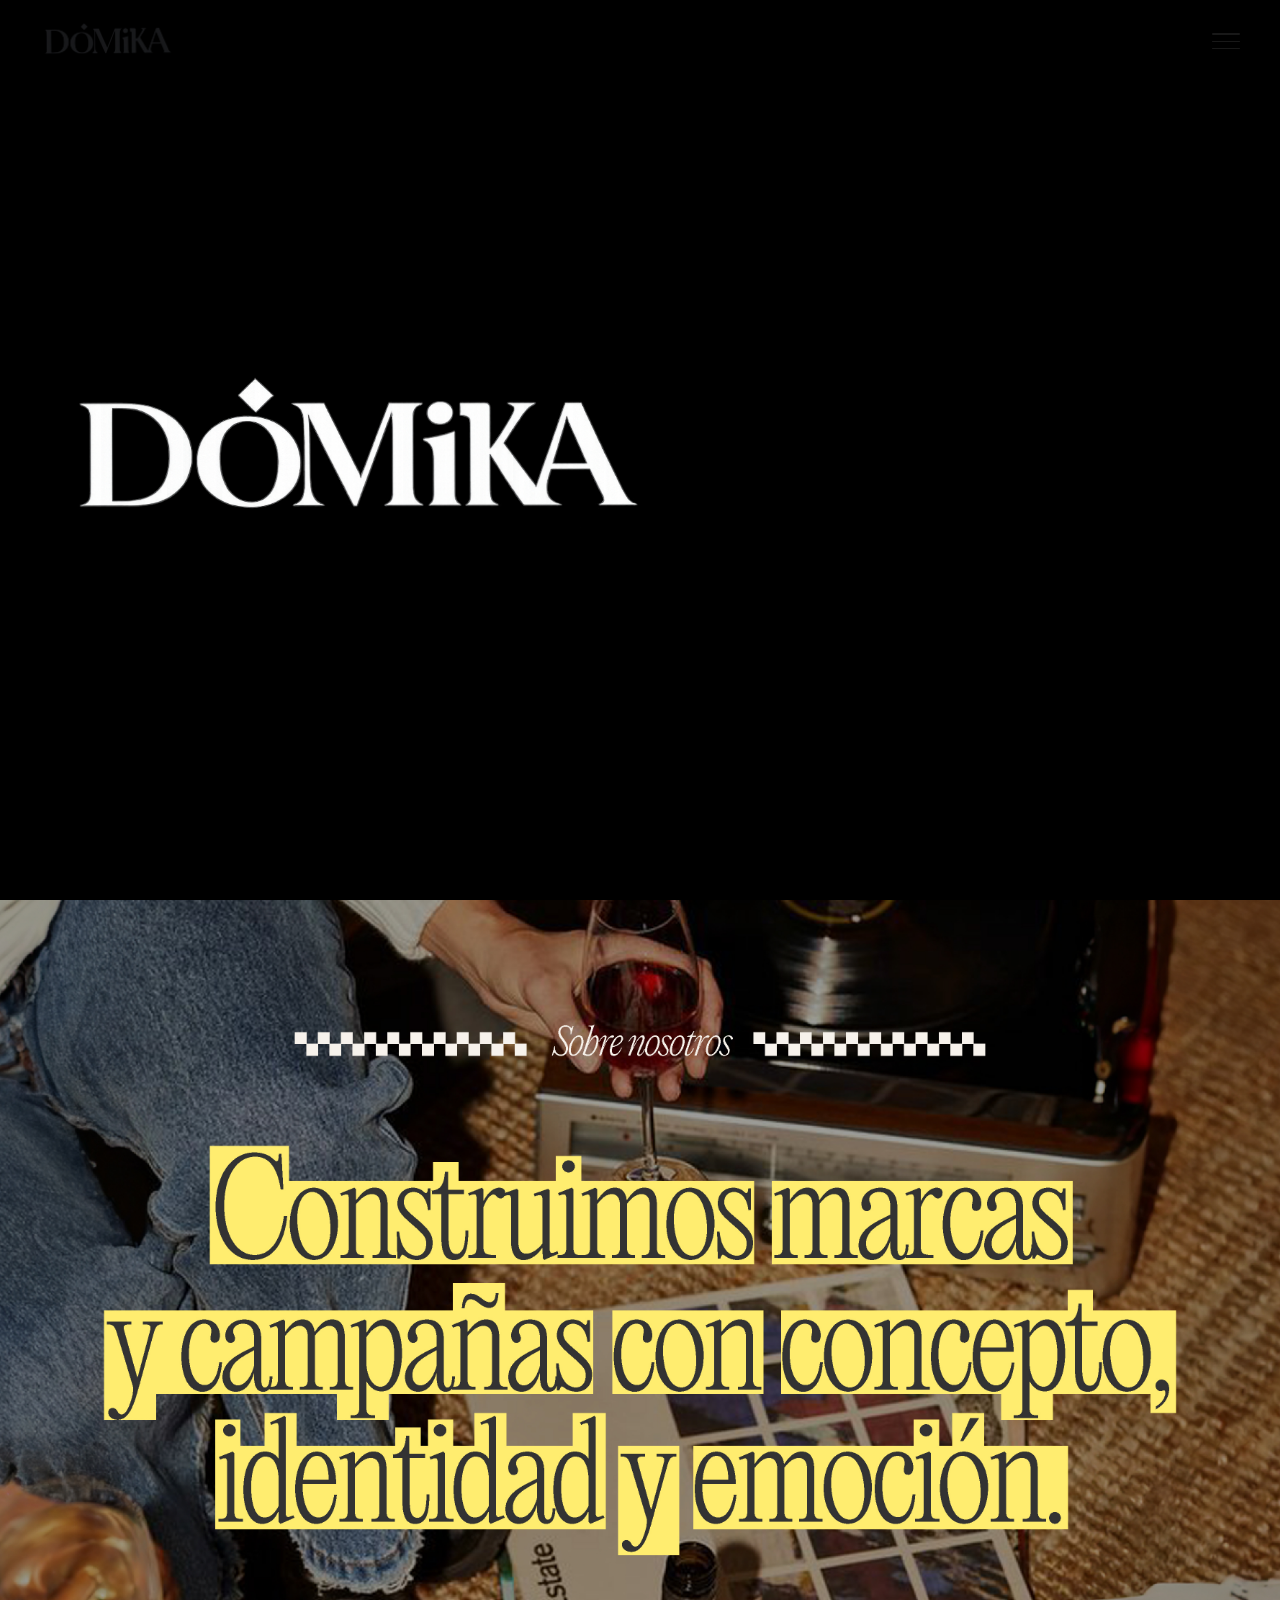
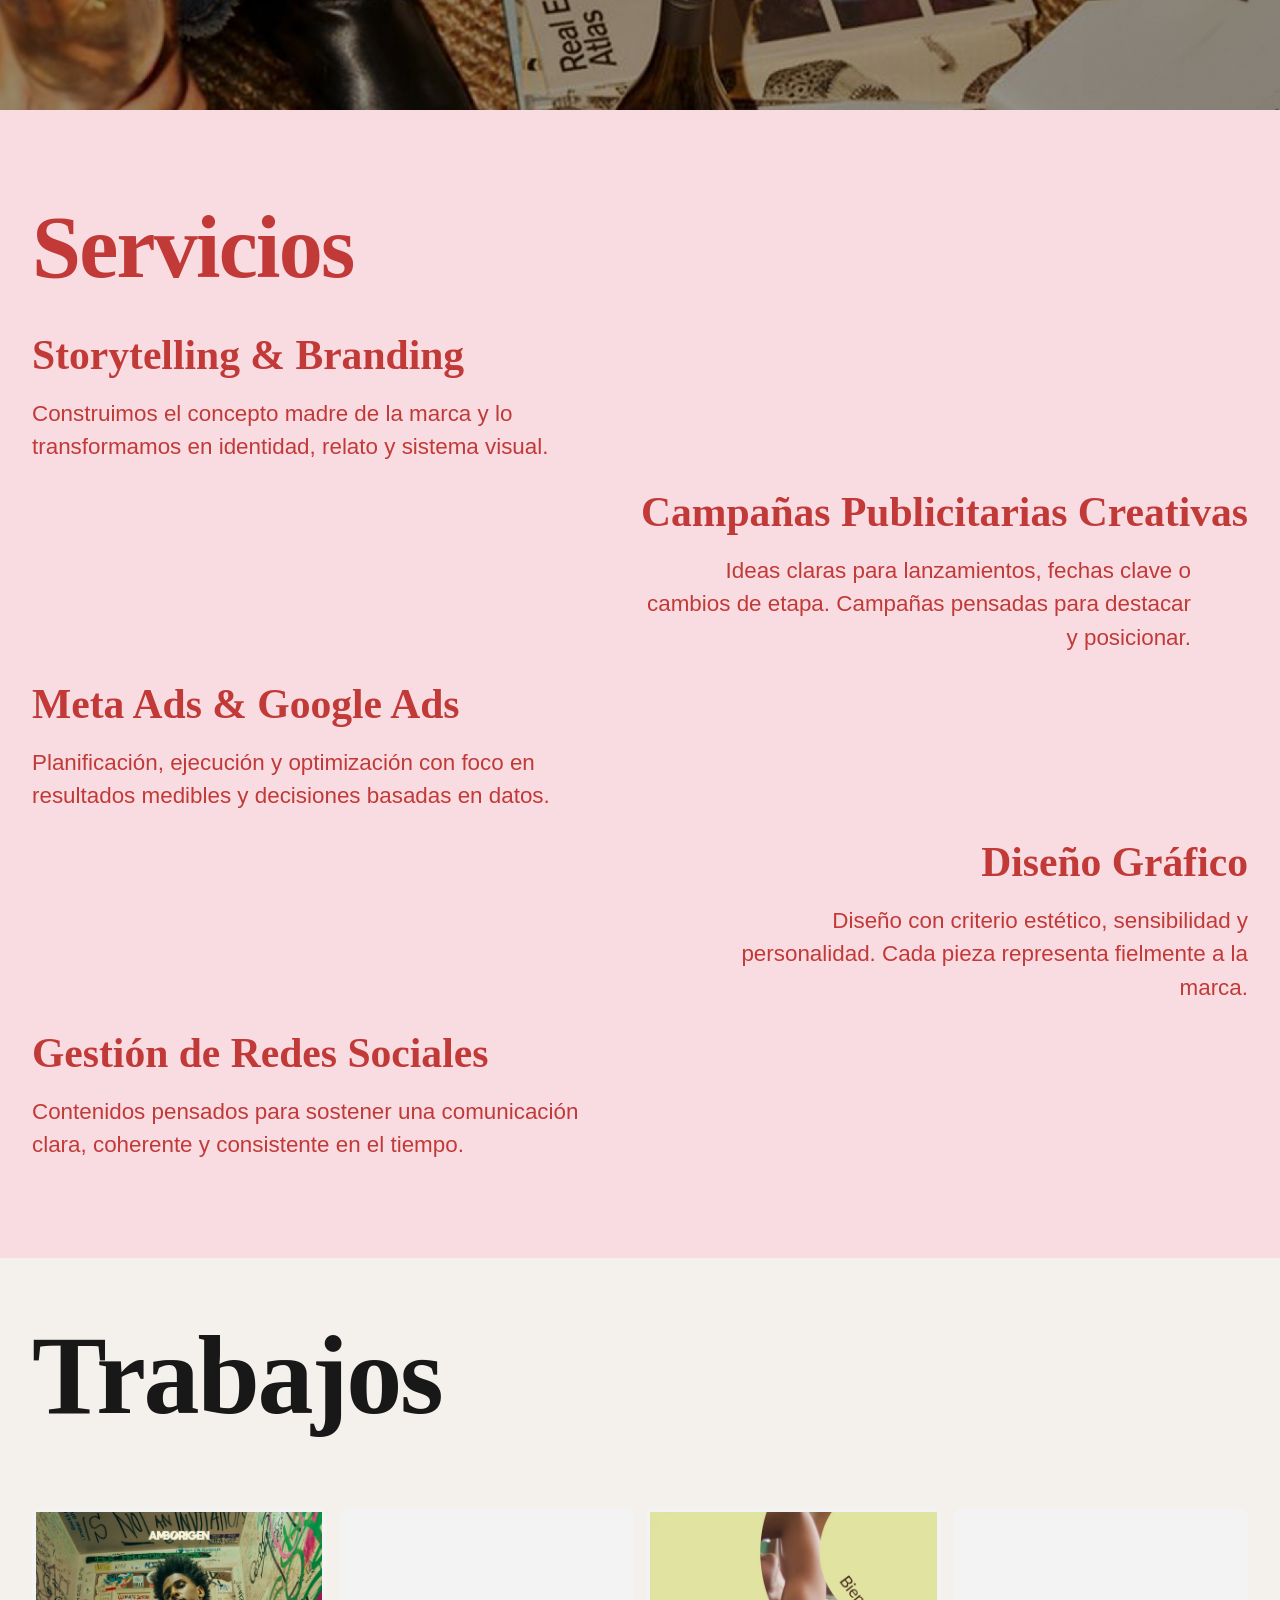
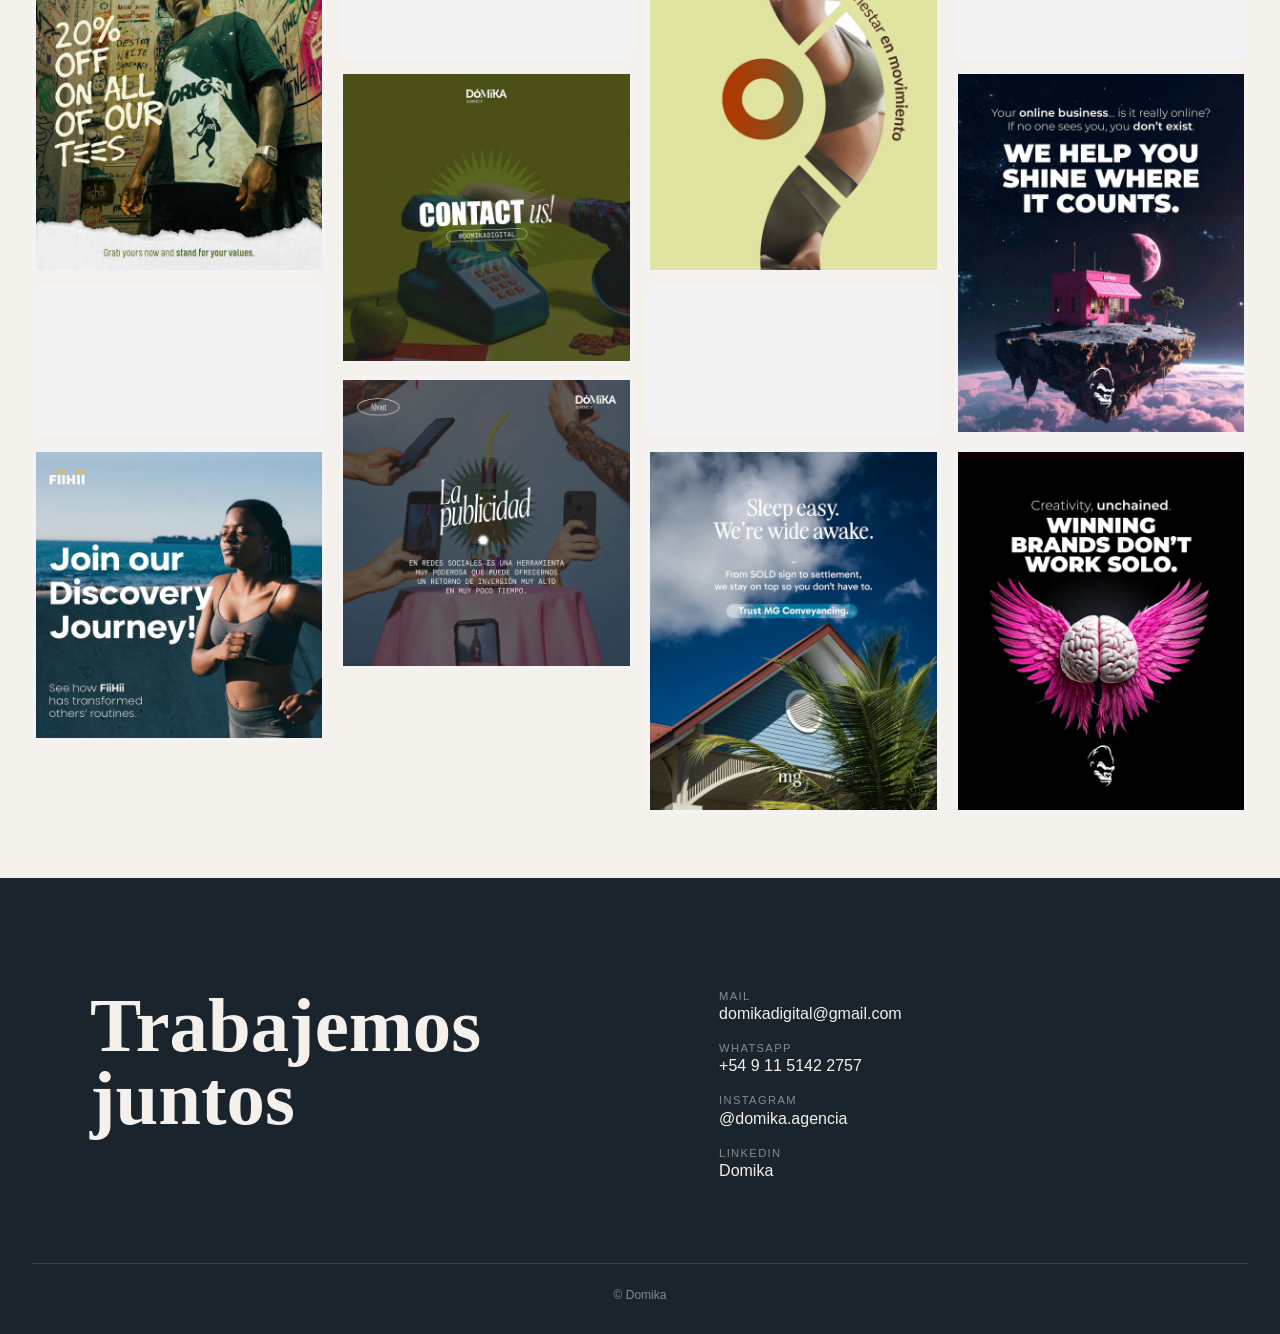
==== index.html @ fb04d1ea "feat: Reemplazar imágenes JPG por WEBP en la sección de trabajos; actualizar rutas de video en el he" ====
<!DOCTYPE html>
<html lang="es">

<head>
  <meta charset="UTF-8" />
  <meta name="viewport" content="width=device-width, initial-scale=1.0" />
  <title>Domika — Agencia Creativa</title>
  <link rel="icon" type="image/png" href="assets/img/logo/favicon.png">

  <!-- CSS -->
  <link rel="stylesheet" href="assets/css/variables.css">
  <link rel="stylesheet" href="assets/css/modal//modal.css">
  <link rel="stylesheet" href="assets/css/layout.css">
  <link rel="stylesheet" href="assets/css/components.css">
  <link rel="stylesheet" href="assets/css/responsive.css">
  <link rel="stylesheet" href="assets/css/hero/hero.css">
  <link rel="stylesheet" href="assets/css/work/work.css">
  <link rel="stylesheet" href="assets/css/servicios/services.css">
  <link rel="stylesheet" href="assets/css/about/about.css">
  <link rel="stylesheet" href="assets/css/header/header.css">
  <link rel="stylesheet" href="assets/css/footer/footer.css">
  <link href="https://fonts.googleapis.com/css2?family=Cormorant+Garamond:wght@700&display=swap" rel="stylesheet">
  <link href="https://fonts.googleapis.com/css2?family=Inter:wght@300;400;500&display=swap" rel="stylesheet">
</head>

<body>

  <!-- HEADER -->
  <header class="header">
    <nav class="nav">
      <div class="nav-left">
        <img src="assets/img/logo/logo-4 - Editado.png" alt="Domika" class="logo-img">
      </div>
      <!-- Botón menú mobile -->
      <button class="menu-toggle" aria-label="Abrir menú">
        <span class="menu-icon">
          <span class="bar"></span>
          <span class="bar"></span>
          <span class="bar"></span>
        </span>
      </button>
    </nav>
  </header>

  <!-- MODAL FULLSCREEN MENU -->
  <div id="fullscreen-modal" class="fullscreen-modal" aria-hidden="true">
    <button class="close-modal" aria-label="Cerrar menú">×</button>
    <div class="modal-content">
      <nav class="modal-nav">
        <ul>
          <li><a href="#home" class="active">Inicio</a></li>
          <li><a href="#about">Sobre Nosotros</a></li>
          <li><a href="#services">Servicios</a></li>
          <li><a href="#work">Trabajos</a></li>
          <li><a href="#contact">Contacto</a></li>
        </ul>
      </nav>
      <aside class="modal-info">
        <div>
          <h3>Dirección</h3>
          <p>Tucumán, Argentina</p>
        </div>
        <div>
          <h3>Contacto</h3>
          <p>domikadigital@gmail.com<br>+54 9 11 5142 2757</p>
        </div>
        <div>
          <h3>Social</h3>
          <p class="social-modal-links">
            <a href="https://www.instagram.com/domika.agency?igsh=MXM0c3A5OHE2dHlvMQ==" target="_blank"
              aria-label="Instagram" class="social-icon">
              <svg width="24" height="24" viewBox="0 0 24 24" fill="none" xmlns="http://www.w3.org/2000/svg">
                <path
                  d="M12 2.163c3.204 0 3.584.012 4.85.07 3.252.148 4.771 1.691 4.919 4.919.058 1.265.069 1.645.069 4.849 0 3.205-.012 3.584-.069 4.849-.149 3.225-1.664 4.771-4.919 4.919-1.266.058-1.644.07-4.85.07-3.204 0-3.584-.012-4.849-.07-3.26-.149-4.771-1.699-4.919-4.92-.058-1.265-.07-1.644-.07-4.849 0-3.204.013-3.583.07-4.849.149-3.227 1.664-4.771 4.919-4.919 1.266-.057 1.645-.069 4.849-.069zm0-2.163c-3.259 0-3.667.014-4.947.072-4.358.2-6.78 2.618-6.98 6.98-.059 1.281-.073 1.689-.073 4.948 0 3.259.014 3.668.072 4.948.2 4.358 2.618 6.78 6.98 6.98 1.281.058 1.689.072 4.948.072 3.259 0 3.668-.014 4.948-.072 4.354-.2 6.782-2.618 6.979-6.98.059-1.28.073-1.689.073-4.948 0-3.259-.014-3.667-.072-4.947-.196-4.354-2.617-6.78-6.979-6.98-1.281-.059-1.69-.073-4.949-.073zm0 5.838c-3.403 0-6.162 2.759-6.162 6.162s2.759 6.163 6.162 6.163 6.162-2.759 6.162-6.163c0-3.403-2.759-6.162-6.162-6.162zm0 10.162c-2.209 0-4-1.79-4-4 0-2.209 1.791-4 4-4s4 1.791 4 4c0 2.21-1.791 4-4 4zm6.406-11.845c-.796 0-1.441.645-1.441 1.44s.645 1.44 1.441 1.44c.795 0 1.439-.645 1.439-1.44s-.644-1.44-1.439-1.44z"
                  fill="currentColor" />
              </svg>
            </a>
            <a href="https://wa.me/5491151422757" target="_blank" aria-label="WhatsApp" class="social-icon">
              <svg width="24" height="24" viewBox="0 0 24 24" fill="none" xmlns="http://www.w3.org/2000/svg">
                <path
                  d="M17.472 14.382c-.297-.149-1.758-.867-2.03-.967-.273-.099-.471-.148-.67.15-.197.297-.767.966-.94 1.164-.173.199-.347.223-.644.075-.297-.15-1.255-.463-2.39-1.475-.883-.788-1.48-1.761-1.653-2.059-.173-.297-.018-.458.13-.606.134-.133.298-.347.446-.52.149-.174.198-.298.298-.497.099-.198.05-.371-.025-.52-.075-.149-.669-1.612-.916-2.207-.242-.579-.487-.5-.669-.51-.173-.008-.371-.01-.57-.01-.198 0-.52.074-.792.372-.272.297-1.04 1.016-1.04 2.479 0 1.462 1.065 2.875 1.213 3.074.149.198 2.096 3.2 5.077 4.487.709.306 1.262.489 1.694.625.712.227 1.36.195 1.871.118.571-.085 1.758-.719 2.006-1.413.248-.694.248-1.289.173-1.413-.074-.124-.272-.198-.57-.347m-5.421 7.403h-.004a9.87 9.87 0 01-5.031-1.378l-.361-.214-3.741.982.998-3.648-.235-.374a9.86 9.86 0 01-1.51-5.26c.001-5.45 4.436-9.884 9.888-9.884 2.64 0 5.122 1.03 6.988 2.898a9.825 9.825 0 012.893 6.994c-.003 5.45-4.437 9.884-9.885 9.884m8.413-18.297A11.815 11.815 0 0012.05 0C5.495 0 .16 5.335.157 11.892c0 2.096.547 4.142 1.588 5.945L.057 24l6.305-1.654a11.882 11.882 0 005.683 1.448h.005c6.554 0 11.89-5.335 11.893-11.893a11.821 11.821 0 00-3.48-8.413z"
                  fill="currentColor" />
              </svg>
            </a>
            <a href="https://www.linkedin.com/company/domikadigital/" target="_blank" aria-label="LinkedIn"
              class="social-icon">
              <svg width="24" height="24" viewBox="0 0 24 24" fill="none" xmlns="http://www.w3.org/2000/svg">
                <path
                  d="M20.447 20.452h-3.554v-5.569c0-1.328-.027-3.037-1.852-3.037-1.853 0-2.136 1.445-2.136 2.939v5.667H9.351V9h3.414v1.561h.046c.477-.9 1.637-1.85 3.37-1.85 3.601 0 4.267 2.37 4.267 5.455v6.286zM5.337 7.433c-1.144 0-2.063-.926-2.063-2.065 0-1.138.92-2.063 2.063-2.063 1.14 0 2.064.925 2.064 2.063 0 1.139-.925 2.065-2.064 2.065zm1.782 13.019H3.555V9h3.564v11.452zM22.225 0H1.771C.792 0 0 .774 0 1.729v20.542C0 23.227.792 24 1.771 24h20.451C23.2 24 24 23.227 24 22.271V1.729C24 .774 23.2 0 22.222 0h.003z"
                  fill="currentColor" />
              </svg>
            </a>
          </p>
        </div>
      </aside>
    </div>
  </div>

  <main>
    <!-- HERO -->
    <section id="home" class="hero-agency">
      <video class="hero-video" autoplay muted loop playsinline >
        <source src="assets/videos/works/hero-balance-2.mp4" type="video/mp4">
      </video>
      <div class="hero-overlay"></div>
      <div class="hero-content">
        <img src="assets/img/hero/logo-blanco-1 - Editado.png" alt="Domika logo" class="hero-logo-title"
          style="max-width: 620px; width: 90vw; height: auto; display: block; margin: 0 auto;">
      </div>
    </section>

    <!-- ABOUT -->
    <section id="about" class="about-fullimg">
      <picture>
        <source media="(max-width: 600px)" srcset="assets/img/about/LANDING-01.jpg">
        <img class="img-about" src="assets/img/about/LANDING-10 (1).jpg" alt="Sobre nosotros Domika">
      </picture>
    </section>

    <!-- SERVICES -->
    <section id="services" class="services">

      <!-- Header editorial -->
      <div class="services-header">
        <h2>Servicios</h2>
      </div>

      <!-- Servicios -->
      <div class="services-list">
        <article class="service-item">
          <h3>Storytelling & Branding</h3>
          <p>
            Construimos el concepto madre de la marca y lo
            transformamos en identidad, relato y sistema visual.
          </p>
        </article>

        <article class="service-item">
          <h3>Campañas Publicitarias Creativas</h3>
          <p>
            Ideas claras para lanzamientos, fechas clave o cambios
            de etapa. Campañas pensadas para destacar y posicionar.
          </p>
        </article>

        <article class="service-item">
          <h3>Meta Ads & Google Ads</h3>
          <p>
            Planificación, ejecución y optimización con foco en
            resultados medibles y decisiones basadas en datos.
          </p>
        </article>
        <article class="service-item">
          <h3>Diseño Gráfico</h3>
          <p>
            Diseño con criterio estético, sensibilidad y personalidad.
            Cada pieza representa fielmente a la marca.
          </p>
        </article>
        <article class="service-item">
          <h3>Gestión de Redes Sociales</h3>
          <p>
            Contenidos pensados para sostener una comunicación clara,
            coherente y consistente en el tiempo.
          </p>
        </article>
      </div>
    </section>

    <!-- WORK -->
    <section id="work" class="work">

      <div class="work-header">
        <h2>Trabajos</h2>
      </div>
      <div class="work-grid">
        <!-- Primeros 4 trabajos visibles en móvil -->
        <article class="work-item square">
          <div class="work-media">
            <img src="assets/img/works/AMBORIGEN2-10.webp" alt="Amborigen">
          </div>
          <div class="work-title">Amborigen</div>
        </article>
        <article class="work-item vertical">
          <div class="work-media">
            <video autoplay muted loop playsinline preload="none">
              <source src="assets/videos/works/Falci-balance.mp4" type="video/mp4">
            </video>
          </div>
          <div class="work-title">Falci</div>
        </article>
        <article class="work-item square">
          <div class="work-media">
            <img src="assets/img/works/FIIHII-37.webp" alt="Proyecto Domika">
          </div>
          <div class="work-title">Fiihii</div>
        </article>
        <article class="work-item vertical">
          <div class="work-media">
            <video autoplay muted loop playsinline preload="none">
              <source src="assets/videos/works/hero-balance-2.mp4" type="video/mp4">
            </video>
          </div>
          <div class="work-title">Andaremos</div>
        </article>

        <!-- Resto de trabajos ocultos en móvil -->
        <div class="work-more-items">
          <article class="work-item square">
            <img src="assets/img/works/PLACAS-10.webp" alt="Proyecto Domika">
          </article>
          <article class="work-item square">
            <img src="assets/img/works/PLACAS-09 (1).webp" alt="Proyecto Domika">
          </article>
          <article class="work-item square">
            <img src="assets/img/works/POSTS-03.webp" alt="Proyecto Domika">
          </article>
          <article class="work-item vertical">
            <div class="work-media">
              <video autoplay muted loop playsinline preload="none">
                <source src="assets/videos/works/_ vivis al palo_ - alpalo .mp4" type="video/mp4">
              </video>
            </div>
            <div class="work-title">Al palo</div>
          </article>
          <article class="work-item square">
            <img src="assets/img/works/SEPTEMBER-38 - copia.webp" alt="Proyecto Domika">
          </article>

          <article class="work-item vertical">
            <div class="work-media">
              <video autoplay muted loop playsinline preload="none">
                <source src="assets/videos/works/Tratamiento Despigmentante-balance  - Clinic.mp4" type="video/mp4">
              </video>
            </div>
            <div class="work-title">Clinic</div>
          </article>
          <article class="work-item square">
            <img src="assets/img/works/WhatsApp Image 2025-04-25 at 21.26.49 (4).webp" alt="Proyecto Domika">
          </article>
          <article class="work-item square">
            <img src="assets/img/works/WhatsApp Image 2025-04-28 at 15.22.24.webp" alt="Proyecto Domika">
          </article>
        </div>
        <button class="work-show-more">Ver más</button>
      </div>

    </section>
  </main>
  <!-- FOOTER -->
  <footer class="footer" id="contact">

    <div class="footer-inner">

      <!-- CTA -->
      <div class="footer-cta">
        <h2>Trabajemos juntos</h2>
      </div>

      <!-- Contact -->
      <div class="footer-contact">
        <ul>
          <li>
            <span>Mail</span>
            <a href="mailto:domikadigital@gmail.com">domikadigital@gmail.com</a>
          </li>
          <li>
            <span>WhatsApp</span>
            <a href="https://wa.me/5491151422757" target="_blank">+54 9 11 5142 2757</a>
          </li>
          <li>
            <span>Instagram</span>
            <a href="https://www.instagram.com/domika.agency?igsh=MXM0c3A5OHE2dHlvMQ=="
              target="_blank">@domika.agencia</a>
          </li>
          <li>
            <span>LinkedIn</span>
            <a href="https://www.linkedin.com/company/domikadigital/" target="_blank">Domika</a>
          </li>
        </ul>
      </div>

    </div>

    <div class="footer-bottom">
      <p>© Domika</p>
    </div>

  </footer>

  <script src="assets/js/main.js"></script>
</body>

</html>
---- assets/css/variables.css ----
:root {
  /* ===============================
     DOMIKA — COLORES
  =============================== */

  --domika-cream: #F2EDE6;
  --domika-black: #181818;
  --domika-brown: #8B5C43;
  --domika-red: #C13A38;
  --domika-pink: #F9DCE1;
  --domika-blue: #8CAAB5;
  --domika-green: #A2B7A0;
  --domika-darkgreen: #18322B;
  --domika-orange: #E95B1C;
  --domika-yellow: #F7E16B;

  /* ===============================
     DOMIKA — TIPOGRAFÍAS
  =============================== */

  --font-title: 'Canela Condensed', serif;
  --font-body: 'Poppins', sans-serif;

  /* ===============================
     DOMIKA — ESCALA TIPOGRÁFICA
  =============================== */

  --fs-hero: clamp(3.8rem, 9vw, 8rem);
  --fs-section: clamp(2.6rem, 6vw, 4.2rem);
  --fs-subtitle: 1.4rem;
  --fs-body: 1.15rem;
  --fs-small: 0.85rem;

  --lh-tight: 1.05;
  --lh-normal: 1.6;
  --lh-relaxed: 1.75;
}
---- assets/css/modal/modal.css ----
.fullscreen-modal {
  position: fixed;
  top: 0;
  left: 0;
  width: 100vw;
  height: 100vh;
  background: rgba(20, 20, 20, 0.98);
  display: flex;
  flex-direction: row;
  z-index: 1000;
  opacity: 0;
  pointer-events: none;
  transition: opacity 0.3s ease;
}
.fullscreen-modal.active {
  opacity: 1;
  pointer-events: auto;
}
.fullscreen-modal .close-modal {
  position: absolute;
  top: 2rem;
  right: 2rem;
  background: none;
  border: none;
  font-size: 2.5rem;
  color: #fff;
  cursor: pointer;
  z-index: 1100;
}
.fullscreen-modal .modal-content {
  display: flex;
  flex: 1 1 0;
  height: 100vh;
}
.fullscreen-modal .modal-nav {
  flex: 3;
  display: flex;
  flex-direction: column;
  justify-content: flex-end;
  align-items: flex-start;
  padding-left: 3vw;
  padding-bottom: 3vw;
}
.fullscreen-modal .modal-nav ul {
  list-style: none;
  padding: 0;
  margin: 0;
  display: flex;
  flex-direction: column;
  gap: 2.5rem;
  align-items: flex-start;
}
.fullscreen-modal .modal-nav a {
  color: #fff;
  font-size: 2.7rem;
  font-weight: 700;
  text-transform: uppercase;
  letter-spacing: 0.05em;
  transition: color 0.2s;
  line-height: 1.1;
}
.fullscreen-modal .modal-nav a.active,
.fullscreen-modal .modal-nav a:hover {
  color: var(--primary, #ff3c00);
}
.fullscreen-modal .modal-info {
  flex: 1;
  display: flex;
  flex-direction: column;
  justify-content: flex-end;
  align-items: flex-start;
  padding-left: 3vw;
  color: #fff;
  gap: 2.5rem;
  padding-bottom: 3vw;
}
.fullscreen-modal .modal-info h3 {
  font-size: 1.2rem;
  font-weight: 700;
  margin-bottom: 0.5rem;
  text-transform: uppercase;
  letter-spacing: 0.05em;
}
.fullscreen-modal .modal-info p {
  font-size: 1.1rem;
  margin: 0;
  opacity: 0.85;
}
.fullscreen-modal .modal-info a {
  color: #fff;
  font-size: 2rem;
  margin-right: 1rem;
  vertical-align: middle;
  transition: color 0.2s;
}
.fullscreen-modal .modal-info a:hover {
  color: var(--primary, #ff3c00);
}
@media (max-width: 900px) {
  .fullscreen-modal .modal-content {
    flex-direction: column;
  }
  .fullscreen-modal .modal-nav,
  .fullscreen-modal .modal-info {
    align-items: center;
    padding-left: 0;
    text-align: center;
  }
  .fullscreen-modal .modal-nav ul {
    align-items: center;
  }
}


@media (max-width: 300px) {
  .nav-links {
    display: none;
  }

  .nav{
    padding-right: 0px !important;
  }
  
}
* {
  margin: 0;
  padding: 0;
  box-sizing: border-box;
}

body {
  font-family: var(--font-body);
  background-color: var(--bg-dark);
  color: var(--text-light);
}

.social-modal-links .social-icon {
  text-decoration: none;
}

/*a {
  text-decoration: none;
  color: inherit;
}*/

/*.header {
  position: fixed;
  top: 0;
  width: 100%;
  background: rgba(242,237,230,0.85);[
  
  backdrop-filter: blur(8px);
  box-shadow: 0 2px 16px 0 rgba(24,24,24,0.07);
  z-index: 100;
  transition: background 0.3s, box-shadow 0.3s;
}
*/

.header.scrolled {
  background: rgba(242,237,230,0.97);
  box-shadow: 0 4px 24px 0 rgba(24,24,24,0.13);
}
---- assets/css/layout.css ----
html, body {
  overflow-x: hidden;
  width: 100%;
  margin: 0;
  padding: 0;
}

section {
  max-width: var(--max-width);
  margin-left: auto;
  margin-right: auto;
}

section.hero {
  max-width: 100vw;
  box-sizing: border-box;
  width: 100vw;
  margin-left: calc(-1 * ((100vw - 100%) / 2));
  margin-right: calc(-1 * ((100vw - 100%) / 2));
  padding-left: 0;
  padding-right: 0;
  overflow-x: hidden;
}
---- assets/css/hero/hero.css ----
/* ===============================
   HERO — AGENCIA CLÁSICA
=============================== */

.hero-agency {
  position: relative;
  min-height: 100vh;
  background: #000;
  overflow: hidden;
  display: flex;
  align-items: center;
  padding: 0 3rem;
}

/* Video */

.hero-video {
  position: absolute;
  inset: 0;
  width: 100%;
  height: 100%;
  object-fit: cover;
  z-index: 0;
}

/* Oscurecer video */

.hero-overlay {
  position: absolute;
  inset: 0;
  background: rgba(0,0,0,0.55);
  z-index: 1;
}

/* Contenido */

.hero-content {
  position: relative;
  z-index: 2;
  max-width: 900px;
}



/* Responsive */

@media (max-width: 768px) {
  .hero-agency {
    padding: 0 2rem;
  }

}
---- assets/css/work/work.css ----
/* ===============================
   WORK — EDITORIAL TETRIS (SAFE)
=============================== */

.work {
  padding: 4rem 2rem;
  background: #F4F1EC;
}

/* ===============================
   WORK HEADER — MANIFIESTO
=============================== */

.work-header {
  width: 100%;
  margin-bottom: 5rem;
}

.work-header h2 {
  font-family: var(--font-title);
  font-size: clamp(4rem, 9vw, 7rem);
  line-height: 0.95;
  letter-spacing: -0.02em;
  margin-bottom: 2rem;
  color: var(--domika-black);
  max-width: 1100px;
}

/* línea editorial desplazada */


/* GRID */

.work-grid {
  column-count: 4;
  column-gap: 0.8rem;
}

/* ITEMS */

.work-item {
  background: #f3f3f3;
  border-radius: 0.6rem;
  padding: 0.25rem;
  overflow: hidden;
  break-inside: avoid;
  margin-bottom: 0.7rem;
}

/* MEDIA — CLAVE */

.work-item img,
.work-item video {
  width: 100%;
  display: block;
  object-fit: contain;
  transition: transform 0.35s ease, filter 0.35s ease;
}

.work-item:hover img,
.work-item:hover video {
  transform: scale(1.1);
  filter: blur(2px) brightness(0.75);
}

/* ===============================
   WORK — TITLE OVERLAY (HOVER)
=============================== */

.work-item {
  position: relative;
}

.work-media {
  position: relative;
  overflow: hidden;
}

.work-title {
  position: absolute;
  inset: 0;
  display: flex;
  align-items: center;
  justify-content: center;
  font-family: var(--font-title);
  font-size: 1.5rem;
  letter-spacing: 0.06em;
  color: #fff;
  opacity: 0;
  pointer-events: none;
  transition: opacity 0.35s ease;
  background: rgba(0, 0, 0, 0.15);
}

.work-item:hover .work-title {
  opacity: 1;
}

.work-show-more {
  display: none;
}

/* Responsive */

@media (max-width: 900px) {
  .work-grid {
    grid-template-columns: repeat(2, 1fr);
  }

  .work-item.horizontal {
    grid-column: span 2;
    aspect-ratio: 16 / 9;
  }
}

@media (max-width: 560px) {
  .work-grid {
    column-count: 1;
  }

  .work-title {
    font-size: 3rem !important;
  }

    .work-more-items {
    display: none;
  }

  .work-more-items.active {
    display: contents;
  }

  .work-show-more {
    display: block;
    margin: 1rem auto;
    padding: 1rem 2rem;
    font-size: 1.5rem;
    background: #fff;
    color: #222;
    border: 1px solid #ccc;
    border-radius: 4px;
    cursor: pointer;
  }

  .work {
    padding-bottom: 1rem !important;
  }

}
---- assets/css/servicios/services.css ----
/* Animación de aparición lateral para service-item */

/* Animación de aparición lateral invertida y más notoria */
.service-item {
  opacity: 0;
  transform: translateX(60px);
  transition: opacity 1.2s cubic-bezier(.4,1.5,.5,1), transform 1.2s cubic-bezier(.4,1.5,.5,1);
  will-change: opacity, transform;
}
.service-item.is-visible {
  opacity: 1;
  transform: translateX(0);
}

/* Alternar dirección para los pares (ahora pares a la izquierda) */
.service-item:nth-child(even) {
  transform: translateX(-60px);
}
.service-item:nth-child(even).is-visible {
  transform: translateX(0);
}
/* ===============================
   SERVICES — MINIMAL EDITORIAL
=============================== */

.services {
  padding: 6rem 2rem;
  background: #f9dce1;
  overflow: hidden;
; /* verde oscuro Domika */
}

/* Header */

.services-header {
  max-width: 820px;
  margin-bottom: 2rem;
}

.services-header h2 {
  font-family: var(--font-title);
  font-size: clamp(3.5rem, 7vw, 5.5rem);
  line-height: 0.95;
  letter-spacing: -0.02em;
  margin-bottom: 1.5rem;
  color: #c13a38;
}

/* List */

.services-list {
  display: flex;
  flex-direction: column;
  gap: 1rem;
}

/* Item */

.service-item {
  max-width: 640px;
}

.service-item h3 {
  font-family: var(--font-title);
  font-size: clamp(2rem, 4vw, 2.6rem);
  font-weight: 600;
  line-height: 1.6;
  margin-bottom: 0.5rem;
  color: #c13a38;

}

.service-item p {
  font-family: var(--font-body);
  font-size: 1.4rem;
  line-height: 1.5;
  color: #c13a38;
  max-width: 550px;
}

/* Alternar distribución correcta */
.service-item:nth-child(even) {
  margin-left: auto;
  text-align: right;
}

.service-item:nth-child(odd) {
  margin-left: 0;
  text-align: left;
}


/* Responsive */

@media (max-width: 768px) {
  .service-item,
  .service-item:nth-child(even) {
    margin-left: 0;
    text-align: left;
  }
}
---- assets/css/about/about.css ----
/* css/about/about.css */

.about-fullimg {
  position: relative;
  width: 100vw;          /* Ancho total de la ventana */
  height: 90vh;
  
  /* La técnica infalible para centrar secciones full-width */
  left: 50%;
  right: 50%;
  margin-left: -50vw;
  margin-right: -50vw;
  max-width: none;       /* Ignoramos el límite del contenedor padre */
  
  overflow: hidden;      /* Cortamos cualquier sobrante por seguridad */
}

/* Aseguramos que la etiqueta <picture> no genere espacios extra */
.about-fullimg picture {
  display: block;
  width: 100%;
  height: 100%;
}

/* Imagen real */
.img-about {
  display: block;
  width: 100%;
  height: 100%;
  object-fit: cover;     /* Mantiene la proporción sin deformar */
  object-position: center;
}

/* Ajustes Mobile */
@media (max-width: 600px) {
  .about-fullimg {
    height: 100vh;       /* En celular ocupa toda la pantalla */
  }

  .img-about {
    object-fit: fill;   /* 'cover' suele verse mejor que 'fill' (estirado) en móviles modernos, pero puedes dejar fill si prefieres */
  }
}
---- assets/css/header/header.css ----
.header {
  position: fixed;
  top: 0;
  width: 100%;
  background-color: var(--bg-dark);
  z-index: 100;
}

.nav {
  max-width: var(--max-width);
  margin: auto;
  padding: 1.2rem 2rem;
  display: flex;
  align-items: center;
  justify-content: space-between;
}

.logo-img{
  width: 150px;
}

.menu-toggle {
  border: none;
  background: none;
  padding: 0.5rem;
  cursor: pointer;
  display: flex;
  flex-direction: column;
  justify-content: center;
  align-items: center;
  z-index: 1101;
  width: 44px;
  height: 44px;
}
.menu-icon {
  display: flex;
  flex-direction: column;
  justify-content: center;
  align-items: center;
  width: 28px;
  height: 22px;
}
.menu-icon .bar {
  display: block;
  width: 100%;
  height: 3.5px;
  background: #181818;
  border-radius: 2px;
  margin: 3px 0;
  transition: all 0.3s cubic-bezier(.4,2,.6,1);
}

@media (max-width: 600px) {
  .nav {
    padding: 10px !important;
  }
  .header {
    width: 100vw;
    left: 0;
    right: 0;
    overflow-x: hidden;
  }
 
}
---- assets/css/footer/footer.css ----
/* ===============================
   FOOTER — CONTACTO / CIERRE
=============================== */

.footer {
  background: #1A242C;
  color: #F4F1EC;
  padding: 7rem 2rem 2rem;
}

.footer-inner {
  max-width: 1100px;
  margin: 0 auto 4rem;
  display: grid;
  grid-template-columns: 1.2fr 1fr;
  gap: 4rem;
}

/* CTA */

.footer-cta h2 {
  font-family: var(--font-title);
  font-size: clamp(3rem, 6vw, 4.8rem);
  line-height: 0.95;
  margin-bottom: 1.5rem;
}

.footer-cta p {
  font-family: var(--font-body);
  font-size: 1rem;
  max-width: 420px;
  color: rgba(244,241,236,0.7);
}

/* Contact list */

.footer-contact ul {
  list-style: none;
  padding: 0;
  margin: 0;
}

.footer-contact li {
  margin-bottom: 1.2rem;
}

.footer-contact span {
  display: block;
  font-size: 0.7rem;
  letter-spacing: 0.12em;
  text-transform: uppercase;
  color: rgba(244,241,236,0.5);
  margin-bottom: 0.2rem;
}

.footer-contact a {
  font-family: var(--font-body);
  font-size: 1rem;
  color: #F4F1EC;
  text-decoration: none;
}

.footer-contact a:hover {
  opacity: 0.7;
}

/* Bottom */

.footer-bottom {
  border-top: 1px solid rgba(244,241,236,0.15);
  padding-top: 1.5rem;
  text-align: center;
  font-size: 0.75rem;
  color: rgba(244,241,236,0.5);
}

@media (max-width: 900px) {
  .footer-inner {
    grid-template-columns: 1fr;
    gap: 3rem;
  }
}

@media (max-width: 600px) {
  .footer-cta h2 {
    font-size: clamp(2.2rem, 8vw, 3.2rem);
  }
  .footer-cta p,
  .footer-contact a {
    font-size: 1rem !important;
  }
  .footer-contact span {
    font-size: 1.1rem !important;
  }
  .footer-bottom {
    font-size: 1.3rem !important;
  }

  .footer {
    padding: 4rem 1.5rem 2rem; /* Reducir padding superior y lateral */
  }

  .footer-inner {
    display: flex;       /* Cambiar grid por flex column */
    flex-direction: column;
    gap: 3rem;
    text-align: center;  /* Centrar textos del footer */
  }
  
  .footer-contact ul li {
     /* Asegura que los items estén centrados o alineados a la izquierda según prefieras */
     display: flex;
     flex-direction: column;
     align-items: center; 
  }
}
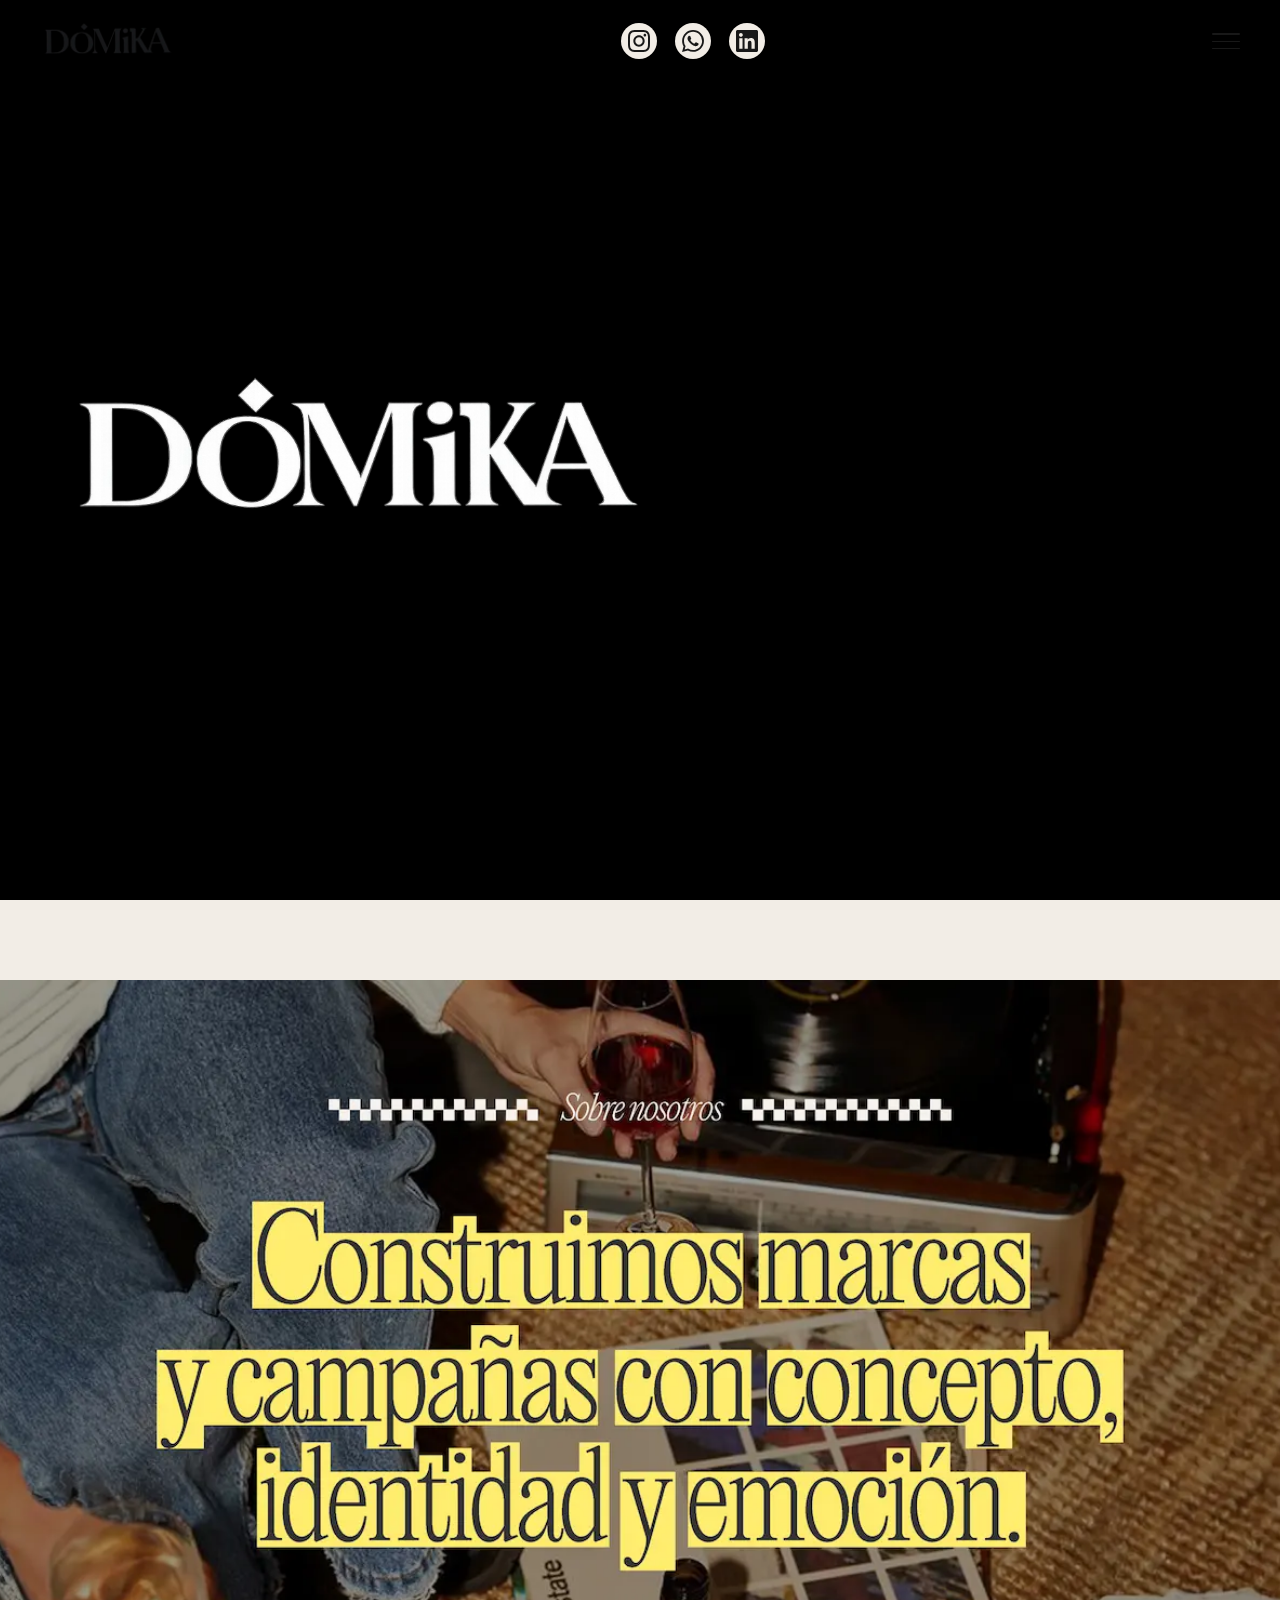
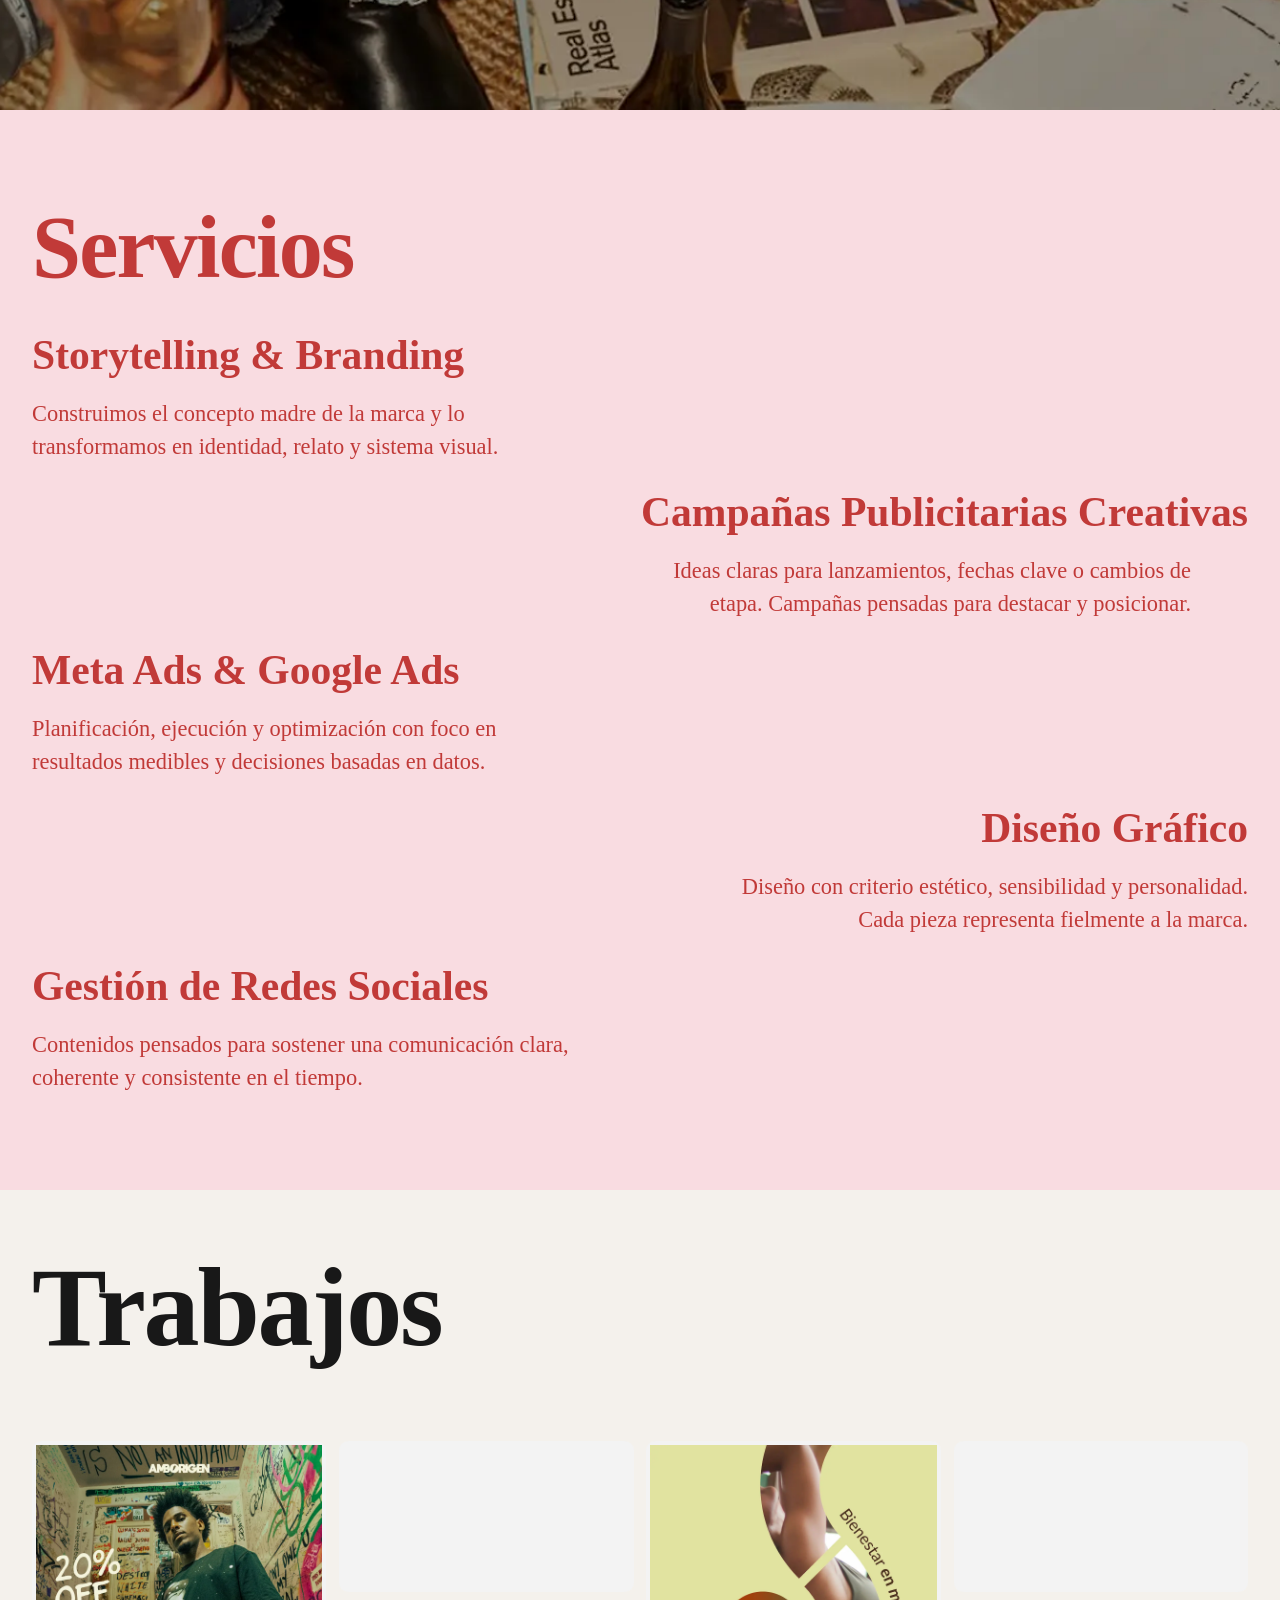
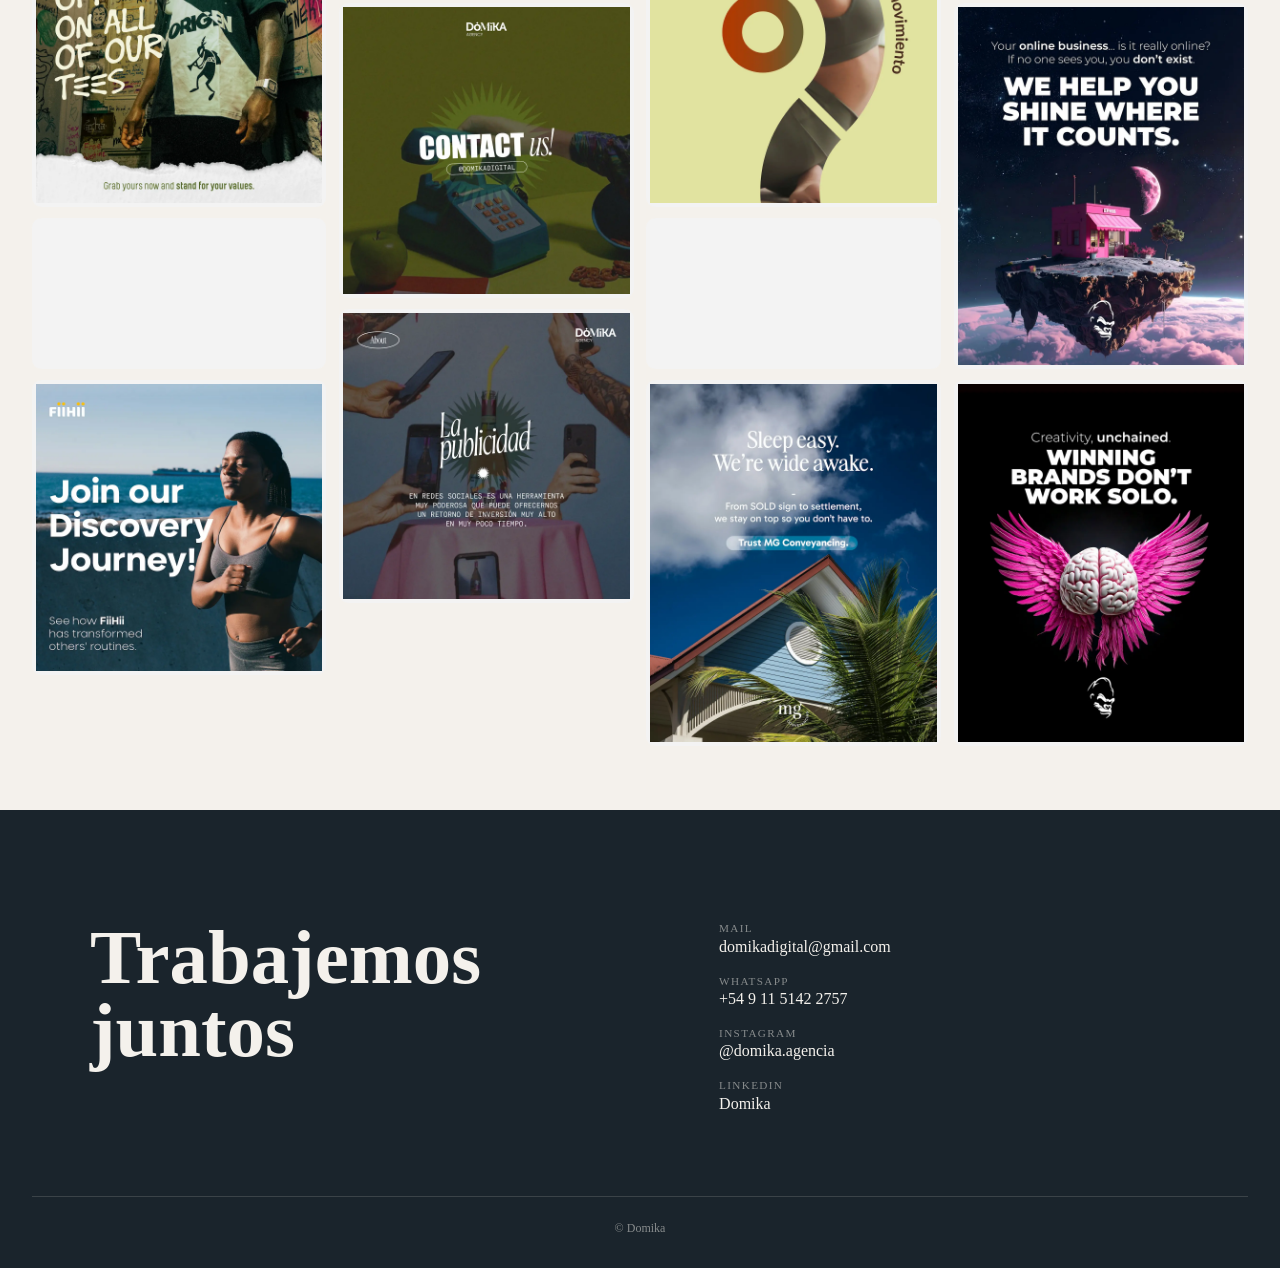
==== commit 825e19d8: "feat: Actualizar estilos y scripts para mejorar la sección de trabajos; reemplazar imágenes JPG por " ====
--- a/index.html
+++ b/index.html
@@ -5,7 +5,7 @@
   <meta charset="UTF-8" />
   <meta name="viewport" content="width=device-width, initial-scale=1.0" />
   <title>Domika — Agencia Creativa</title>
-  <link rel="icon" type="image/png" href="assets/img/logo/favicon.png">
+  <link rel="icon" type="image/png" href="assets/img/logo/favicon.webp">
 
   <!-- CSS -->
   <link rel="stylesheet" href="assets/css/variables.css">
@@ -29,7 +29,24 @@
   <header class="header">
     <nav class="nav">
       <div class="nav-left">
-        <img src="assets/img/logo/logo-4 - Editado.png" alt="Domika" class="logo-img">
+        <img src="assets/img/logo/logo-4 - Editado.webp" alt="Domika" class="logo-img">
+      </div>
+      <div class="nav-contact-icons">
+        <a href="https://www.instagram.com/domika.agency?igsh=MXM0c3A5OHE2dHlvMQ==" target="_blank" aria-label="Instagram" class="social-icon-header">
+          <svg width="22" height="22" viewBox="0 0 24 24" fill="none" xmlns="http://www.w3.org/2000/svg">
+            <path d="M12 2.163c3.204 0 3.584.012 4.85.07 3.252.148 4.771 1.691 4.919 4.919.058 1.265.069 1.645.069 4.849 0 3.205-.012 3.584-.069 4.849-.149 3.225-1.664 4.771-4.919 4.919-1.266.058-1.644.07-4.85.07-3.204 0-3.584-.012-4.849-.07-3.26-.149-4.771-1.699-4.919-4.92-.058-1.265-.07-1.644-.07-4.849 0-3.204.013-3.583.07-4.849.149-3.227 1.664-4.771 4.919-4.919 1.266-.057 1.645-.069 4.849-.069zm0-2.163c-3.259 0-3.667.014-4.947.072-4.358.2-6.78 2.618-6.98 6.98-.059 1.281-.073 1.689-.073 4.948 0 3.259.014 3.668.072 4.948.2 4.358 2.618 6.78 6.98 6.98 1.281.058 1.689.072 4.948.072 3.259 0 3.668-.014 4.948-.072 4.354-.2 6.782-2.618 6.979-6.98.059-1.28.073-1.689.073-4.948 0-3.259-.014-3.667-.072-4.947-.196-4.354-2.617-6.78-6.979-6.98-1.281-.059-1.69-.073-4.949-.073zm0 5.838c-3.403 0-6.162 2.759-6.162 6.162s2.759 6.163 6.162 6.163 6.162-2.759 6.162-6.163c0-3.403-2.759-6.162-6.162-6.162zm0 10.162c-2.209 0-4-1.79-4-4 0-2.209 1.791-4 4-4s4 1.791 4 4c0 2.21-1.791 4-4 4zm6.406-11.845c-.796 0-1.441.645-1.441 1.44s.645 1.44 1.441 1.44c.795 0 1.439-.645 1.439-1.44s-.644-1.44-1.439-1.44z" fill="currentColor"/>
+          </svg>
+        </a>
+        <a href="https://wa.me/5491151422757" target="_blank" aria-label="WhatsApp" class="social-icon-header">
+          <svg width="22" height="22" viewBox="0 0 24 24" fill="none" xmlns="http://www.w3.org/2000/svg">
+            <path d="M17.472 14.382c-.297-.149-1.758-.867-2.03-.967-.273-.099-.471-.148-.67.15-.197.297-.767.966-.94 1.164-.173.199-.347.223-.644.075-.297-.15-1.255-.463-2.39-1.475-.883-.788-1.48-1.761-1.653-2.059-.173-.297-.018-.458.13-.606.134-.133.298-.347.446-.52.149-.174.198-.298.298-.497.099-.198.05-.371-.025-.52-.075-.149-.669-1.612-.916-2.207-.242-.579-.487-.5-.669-.51-.173-.008-.371-.01-.57-.01-.198 0-.52.074-.792.372-.272.297-1.04 1.016-1.04 2.479 0 1.462 1.065 2.875 1.213 3.074.149.198 2.096 3.2 5.077 4.487.709.306 1.262.489 1.694.625.712.227 1.36.195 1.871.118.571-.085 1.758-.719 2.006-1.413.248-.694.248-1.289.173-1.413-.074-.124-.272-.198-.57-.347m-5.421 7.403h-.004a9.87 9.87 0 01-5.031-1.378l-.361-.214-3.741.982.998-3.648-.235-.374a9.86 9.86 0 01-1.51-5.26c.001-5.45 4.436-9.884 9.888-9.884 2.64 0 5.122 1.03 6.988 2.898a9.825 9.825 0 012.893 6.994c-.003 5.45-4.437 9.884-9.885 9.884m8.413-18.297A11.815 11.815 0 0012.05 0C5.495 0 .16 5.335.157 11.892c0 2.096.547 4.142 1.588 5.945L.057 24l6.305-1.654a11.882 11.882 0 005.683 1.448h.005c6.554 0 11.89-5.335 11.893-11.893a11.821 11.821 0 00-3.48-8.413z" fill="currentColor"/>
+          </svg>
+        </a>
+        <a href="https://www.linkedin.com/company/domikadigital/" target="_blank" aria-label="LinkedIn" class="social-icon-header">
+          <svg width="22" height="22" viewBox="0 0 24 24" fill="none" xmlns="http://www.w3.org/2000/svg">
+            <path d="M20.447 20.452h-3.554v-5.569c0-1.328-.027-3.037-1.852-3.037-1.853 0-2.136 1.445-2.136 2.939v5.667H9.351V9h3.414v1.561h.046c.477-.9 1.637-1.85 3.37-1.85 3.601 0 4.267 2.37 4.267 5.455v6.286zM5.337 7.433c-1.144 0-2.063-.926-2.063-2.065 0-1.138.92-2.063 2.063-2.063 1.14 0 2.064.925 2.064 2.063 0 1.139-.925 2.065-2.064 2.065zm1.782 13.019H3.555V9h3.564v11.452zM22.225 0H1.771C.792 0 0 .774 0 1.729v20.542C0 23.227.792 24 1.771 24h20.451C23.2 24 24 23.227 24 22.271V1.729C24 .774 23.2 0 22.222 0h.003z" fill="currentColor"/>
+          </svg>
+        </a>
       </div>
       <!-- Botón menú mobile -->
       <button class="menu-toggle" aria-label="Abrir menú">
@@ -100,11 +117,11 @@
     <!-- HERO -->
     <section id="home" class="hero-agency">
       <video class="hero-video" autoplay muted loop playsinline >
-        <source src="assets/videos/works/hero-balance-2.mp4" type="video/mp4">
+        <source src="assets/videos/works/_Campaña San Valentin-balance - Atiza.mp4" type="video/mp4">
       </video>
       <div class="hero-overlay"></div>
       <div class="hero-content">
-        <img src="assets/img/hero/logo-blanco-1 - Editado.png" alt="Domika logo" class="hero-logo-title"
+        <img src="assets/img/hero/logo-blanco-1 - Editado.webp" alt="Domika logo" class="hero-logo-title"
           style="max-width: 620px; width: 90vw; height: auto; display: block; margin: 0 auto;">
       </div>
     </section>
@@ -112,8 +129,8 @@
     <!-- ABOUT -->
     <section id="about" class="about-fullimg">
       <picture>
-        <source media="(max-width: 600px)" srcset="assets/img/about/LANDING-01.jpg">
-        <img class="img-about" src="assets/img/about/LANDING-10 (1).jpg" alt="Sobre nosotros Domika">
+        <source media="(max-width: 600px)" srcset="assets/img/about/LANDING-02.webp">
+        <img class="img-about" src="assets/img/about/LANDING-10 (1).webp" alt="Sobre nosotros Domika">
       </picture>
     </section>
 
@@ -205,44 +222,9 @@
         </article>
 
         <!-- Resto de trabajos ocultos en móvil -->
-        <div class="work-more-items">
-          <article class="work-item square">
-            <img src="assets/img/works/PLACAS-10.webp" alt="Proyecto Domika">
-          </article>
-          <article class="work-item square">
-            <img src="assets/img/works/PLACAS-09 (1).webp" alt="Proyecto Domika">
-          </article>
-          <article class="work-item square">
-            <img src="assets/img/works/POSTS-03.webp" alt="Proyecto Domika">
-          </article>
-          <article class="work-item vertical">
-            <div class="work-media">
-              <video autoplay muted loop playsinline preload="none">
-                <source src="assets/videos/works/_ vivis al palo_ - alpalo .mp4" type="video/mp4">
-              </video>
-            </div>
-            <div class="work-title">Al palo</div>
-          </article>
-          <article class="work-item square">
-            <img src="assets/img/works/SEPTEMBER-38 - copia.webp" alt="Proyecto Domika">
-          </article>
-
-          <article class="work-item vertical">
-            <div class="work-media">
-              <video autoplay muted loop playsinline preload="none">
-                <source src="assets/videos/works/Tratamiento Despigmentante-balance  - Clinic.mp4" type="video/mp4">
-              </video>
-            </div>
-            <div class="work-title">Clinic</div>
-          </article>
-          <article class="work-item square">
-            <img src="assets/img/works/WhatsApp Image 2025-04-25 at 21.26.49 (4).webp" alt="Proyecto Domika">
-          </article>
-          <article class="work-item square">
-            <img src="assets/img/works/WhatsApp Image 2025-04-28 at 15.22.24.webp" alt="Proyecto Domika">
-          </article>
-        </div>
+        <div class="work-more-items" data-work-extra></div>
         <button class="work-show-more">Ver más</button>
+        <button class="work-show-less" style="display:none;">Ver menos</button>
       </div>
 
     </section>
--- a/assets/css/variables.css
+++ b/assets/css/variables.css
@@ -18,8 +18,8 @@
      DOMIKA — TIPOGRAFÍAS
   =============================== */
 
-  --font-title: 'Canela Condensed', serif;
-  --font-body: 'Poppins', sans-serif;
+  --font-title: 'Canela Condensed';
+  --font-body: 'Poppins';
 
   /* ===============================
      DOMIKA — ESCALA TIPOGRÁFICA
@@ -34,4 +34,7 @@
   --lh-tight: 1.05;
   --lh-normal: 1.6;
   --lh-relaxed: 1.75;
-}+}
+
+
+
--- a/assets/css/modal/modal.css
+++ b/assets/css/modal/modal.css
@@ -12,6 +12,46 @@
   pointer-events: none;
   transition: opacity 0.3s ease;
 }
+
+* {
+  margin: 0;
+  padding: 0;
+  box-sizing: border-box;
+}
+
+body {
+  font-family: var(--font-body);
+  background-color: var(--bg-dark);
+  color: var(--text-light);
+}
+
+.social-modal-links .social-icon {
+  text-decoration: none;
+}
+
+/*a {
+  text-decoration: none;
+  color: inherit;
+}*/
+
+/*.header {
+  position: fixed;
+  top: 0;
+  width: 100%;
+  background: rgba(242,237,230,0.85);[
+  
+  backdrop-filter: blur(8px);
+  box-shadow: 0 2px 16px 0 rgba(24,24,24,0.07);
+  z-index: 100;
+  transition: background 0.3s, box-shadow 0.3s;
+}
+*/
+
+.header.scrolled {
+  background: rgba(242,237,230,0.97);
+  box-shadow: 0 4px 24px 0 rgba(24,24,24,0.13);
+}
+
 .fullscreen-modal.active {
   opacity: 1;
   pointer-events: auto;
@@ -58,6 +98,7 @@
   letter-spacing: 0.05em;
   transition: color 0.2s;
   line-height: 1.1;
+  font-family: var(--font-title);
 }
 .fullscreen-modal .modal-nav a.active,
 .fullscreen-modal .modal-nav a:hover {
@@ -112,52 +153,22 @@
 }
 
 
-@media (max-width: 300px) {
+@media (max-width: 600px) {
   .nav-links {
     display: none;
   }
 
-  .nav{
-    padding-right: 0px !important;
-  }
+.fullscreen-modal .modal-nav a {
+  font-size: 1.5rem ;
+}
+
+.modal-nav {
+  padding-bottom: 30px !important;
+
+}
+
+.modal-info {
+  gap: 2rem;
+}
   
 }
-* {
-  margin: 0;
-  padding: 0;
-  box-sizing: border-box;
-}
-
-body {
-  font-family: var(--font-body);
-  background-color: var(--bg-dark);
-  color: var(--text-light);
-}
-
-.social-modal-links .social-icon {
-  text-decoration: none;
-}
-
-/*a {
-  text-decoration: none;
-  color: inherit;
-}*/
-
-/*.header {
-  position: fixed;
-  top: 0;
-  width: 100%;
-  background: rgba(242,237,230,0.85);[
-  
-  backdrop-filter: blur(8px);
-  box-shadow: 0 2px 16px 0 rgba(24,24,24,0.07);
-  z-index: 100;
-  transition: background 0.3s, box-shadow 0.3s;
-}
-*/
-
-.header.scrolled {
-  background: rgba(242,237,230,0.97);
-  box-shadow: 0 4px 24px 0 rgba(24,24,24,0.13);
-}
-
--- a/assets/css/work/work.css
+++ b/assets/css/work/work.css
@@ -131,7 +131,9 @@
     display: contents;
   }
 
-  .work-show-more {
+
+  .work-show-more,
+  .work-show-less {
     display: block;
     margin: 1rem auto;
     padding: 1rem 2rem;
@@ -141,6 +143,17 @@
     border: 1px solid #ccc;
     border-radius: 4px;
     cursor: pointer;
+    transition: background 0.2s, color 0.2s;
+  }
+
+  .work-show-more:hover,
+  .work-show-less:hover {
+    background: #222;
+    color: #fff;
+  }
+
+  .work-show-less {
+    display: none;
   }
 
   .work {
--- a/assets/css/about/about.css
+++ b/assets/css/about/about.css
@@ -4,15 +4,15 @@
   position: relative;
   width: 100vw;          /* Ancho total de la ventana */
   height: 90vh;
-  
-  /* La técnica infalible para centrar secciones full-width */
   left: 50%;
   right: 50%;
   margin-left: -50vw;
   margin-right: -50vw;
   max-width: none;       /* Ignoramos el límite del contenedor padre */
-  
-  overflow: hidden;      /* Cortamos cualquier sobrante por seguridad */
+  overflow: hidden;
+  background: #F2EDE6; /* Cambia este color por el que prefieras */
+  padding-top: 80px;    /* Espacio entre el borde superior y la imagen */
+
 }
 
 /* Aseguramos que la etiqueta <picture> no genere espacios extra */
--- a/assets/css/header/header.css
+++ b/assets/css/header/header.css
@@ -17,6 +17,28 @@
 
 .logo-img{
   width: 150px;
+}
+
+.nav-contact-icons {
+  display: flex;
+  gap: 1.1rem;
+  align-items: center;
+}
+
+.social-icon-header {
+  color: var(--domika-black);
+  background: var(--domika-cream);
+  border-radius: 50%;
+  padding: 7px;
+  display: flex;
+  align-items: center;
+  justify-content: center;
+  transition: background 0.2s, color 0.2s, box-shadow 0.2s;
+  box-shadow: 0 1px 6px 0 rgba(0,0,0,0.04);
+}
+.social-icon-header:hover {
+  background: var(--domika-black);
+  color: var(--domika-cream);
 }
 
 .menu-toggle {
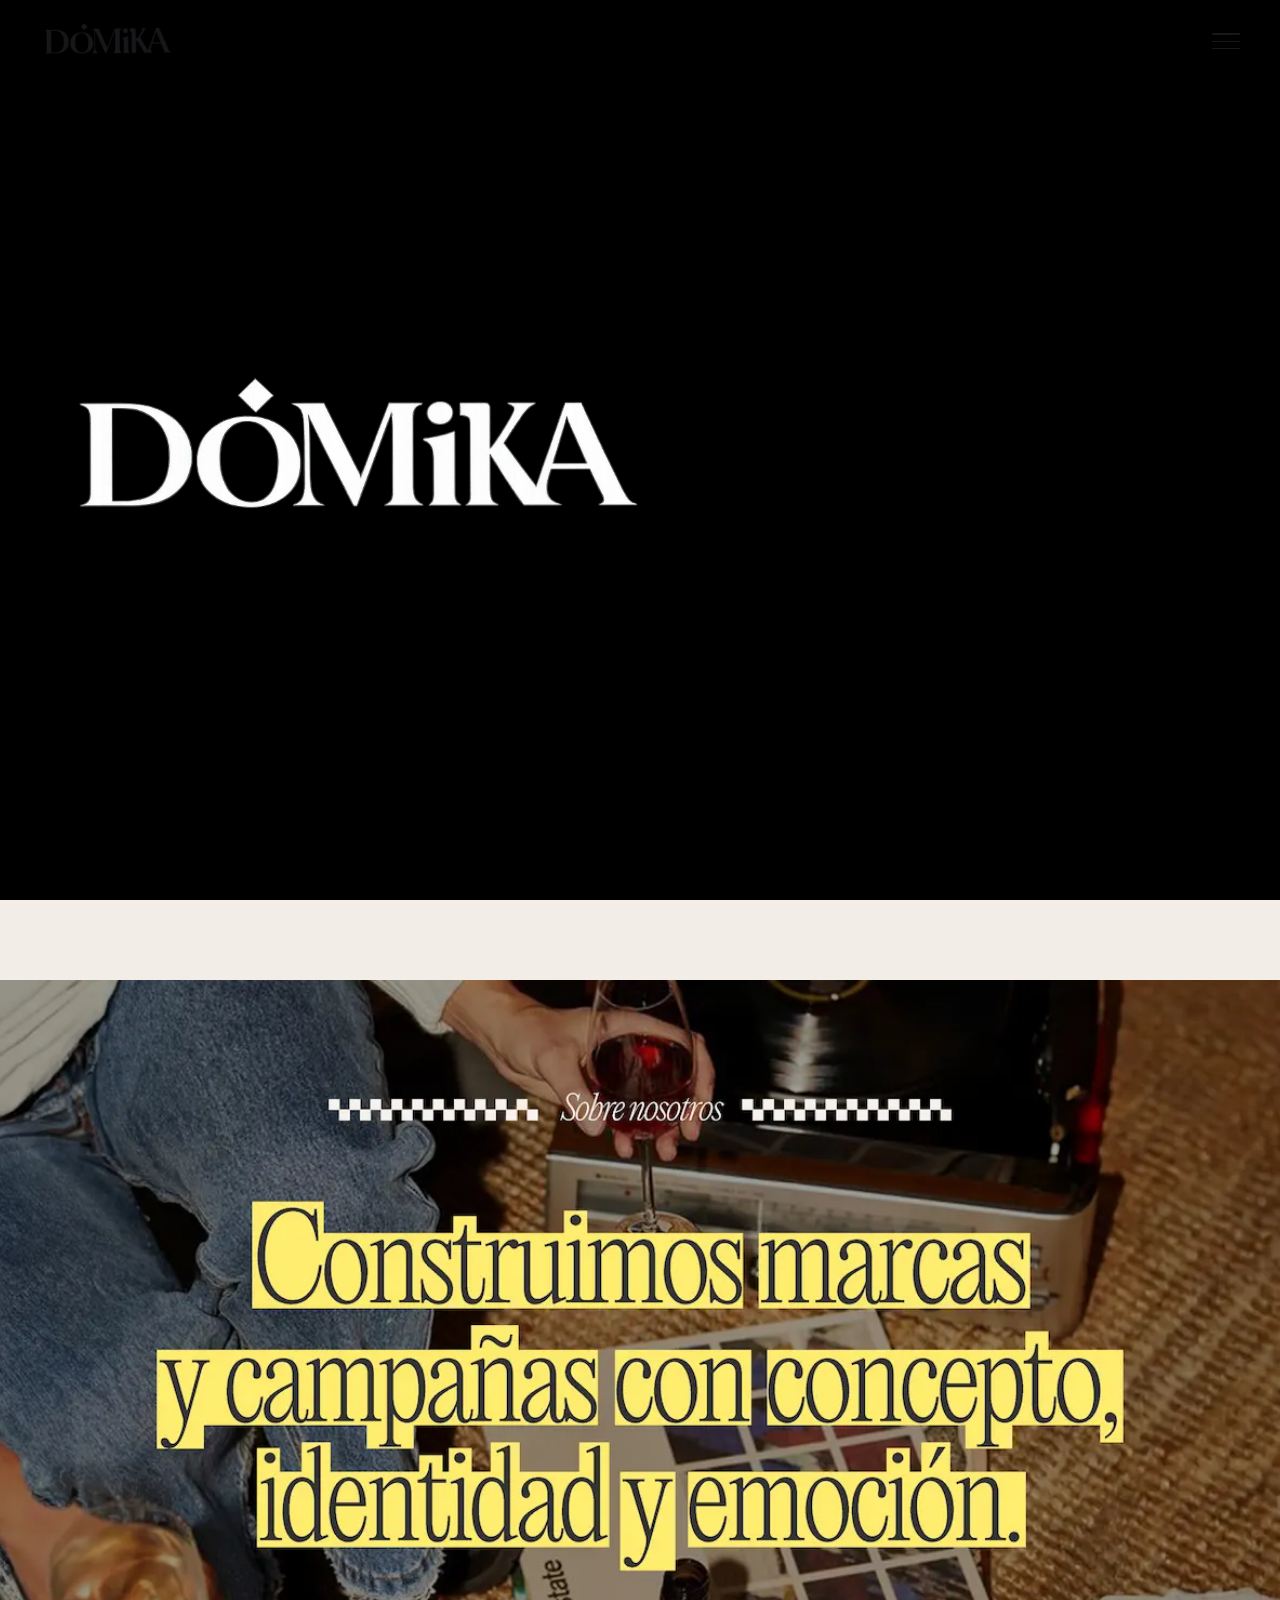
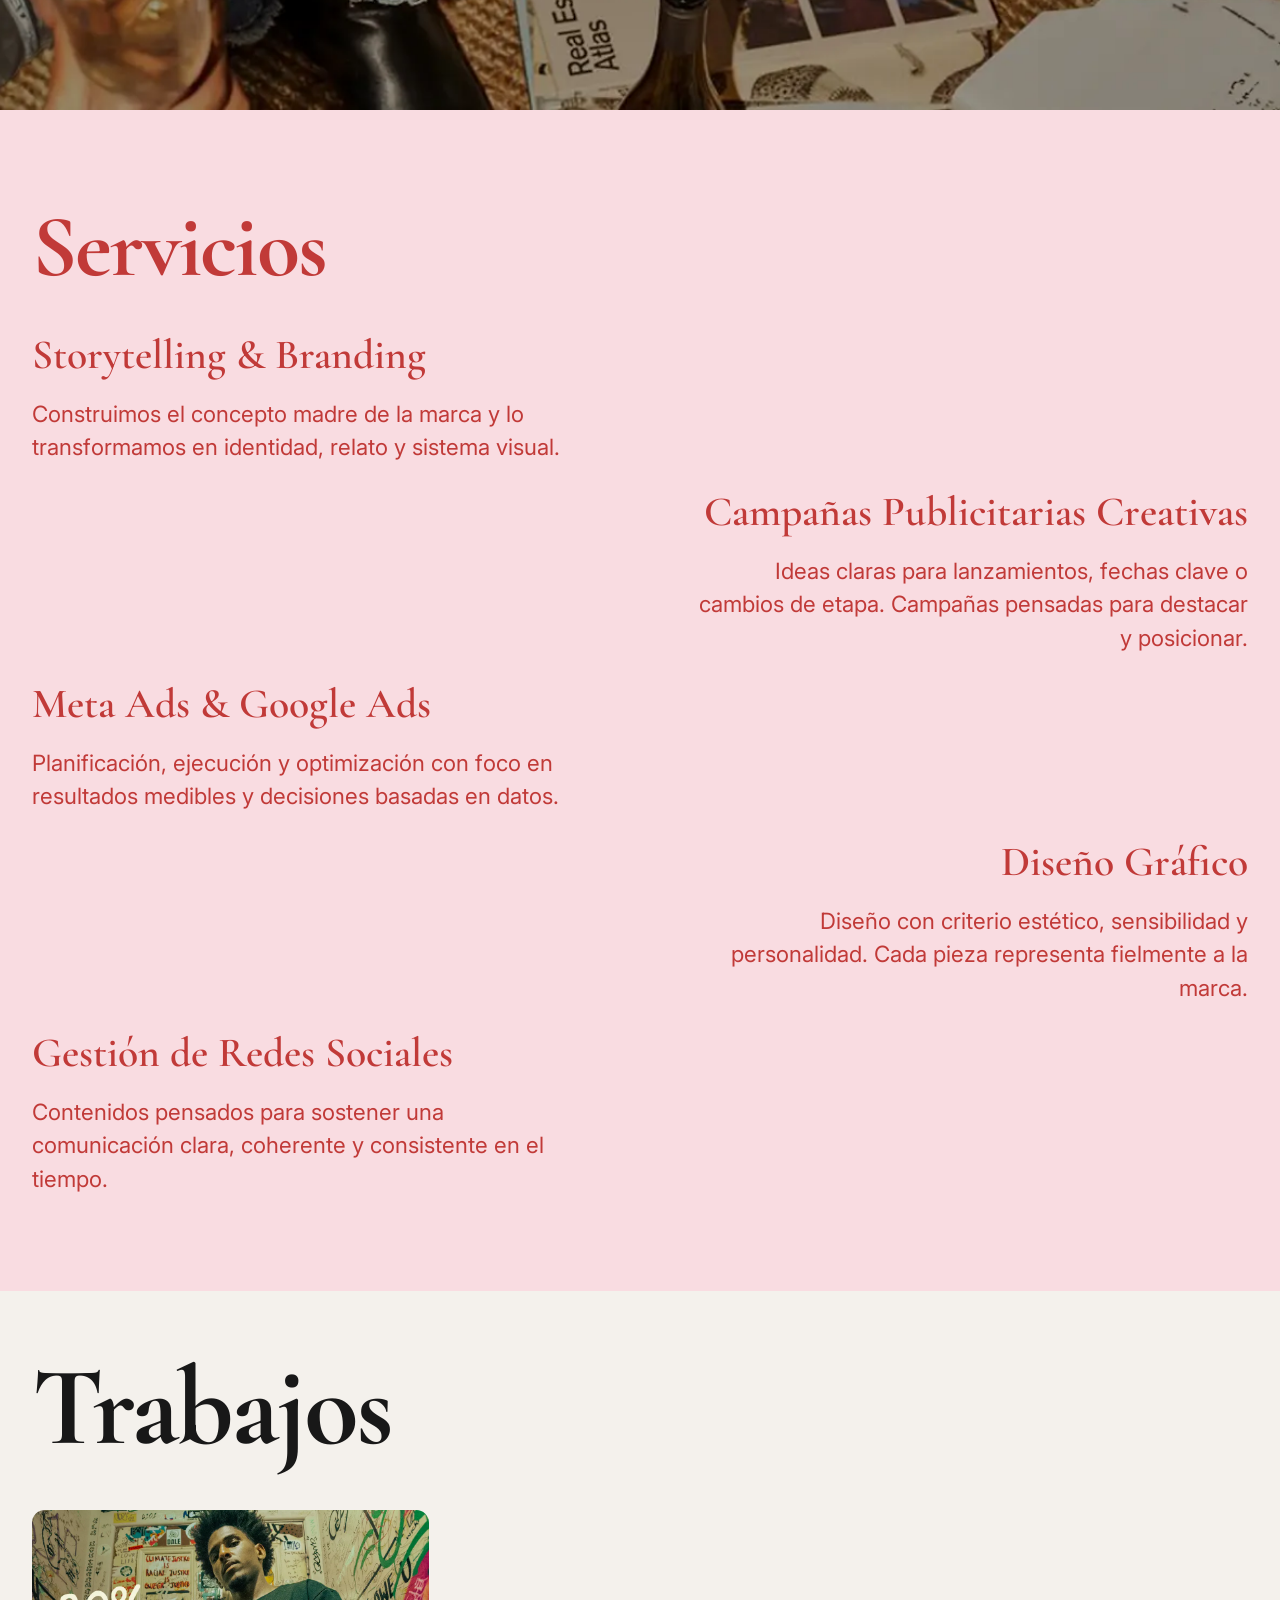
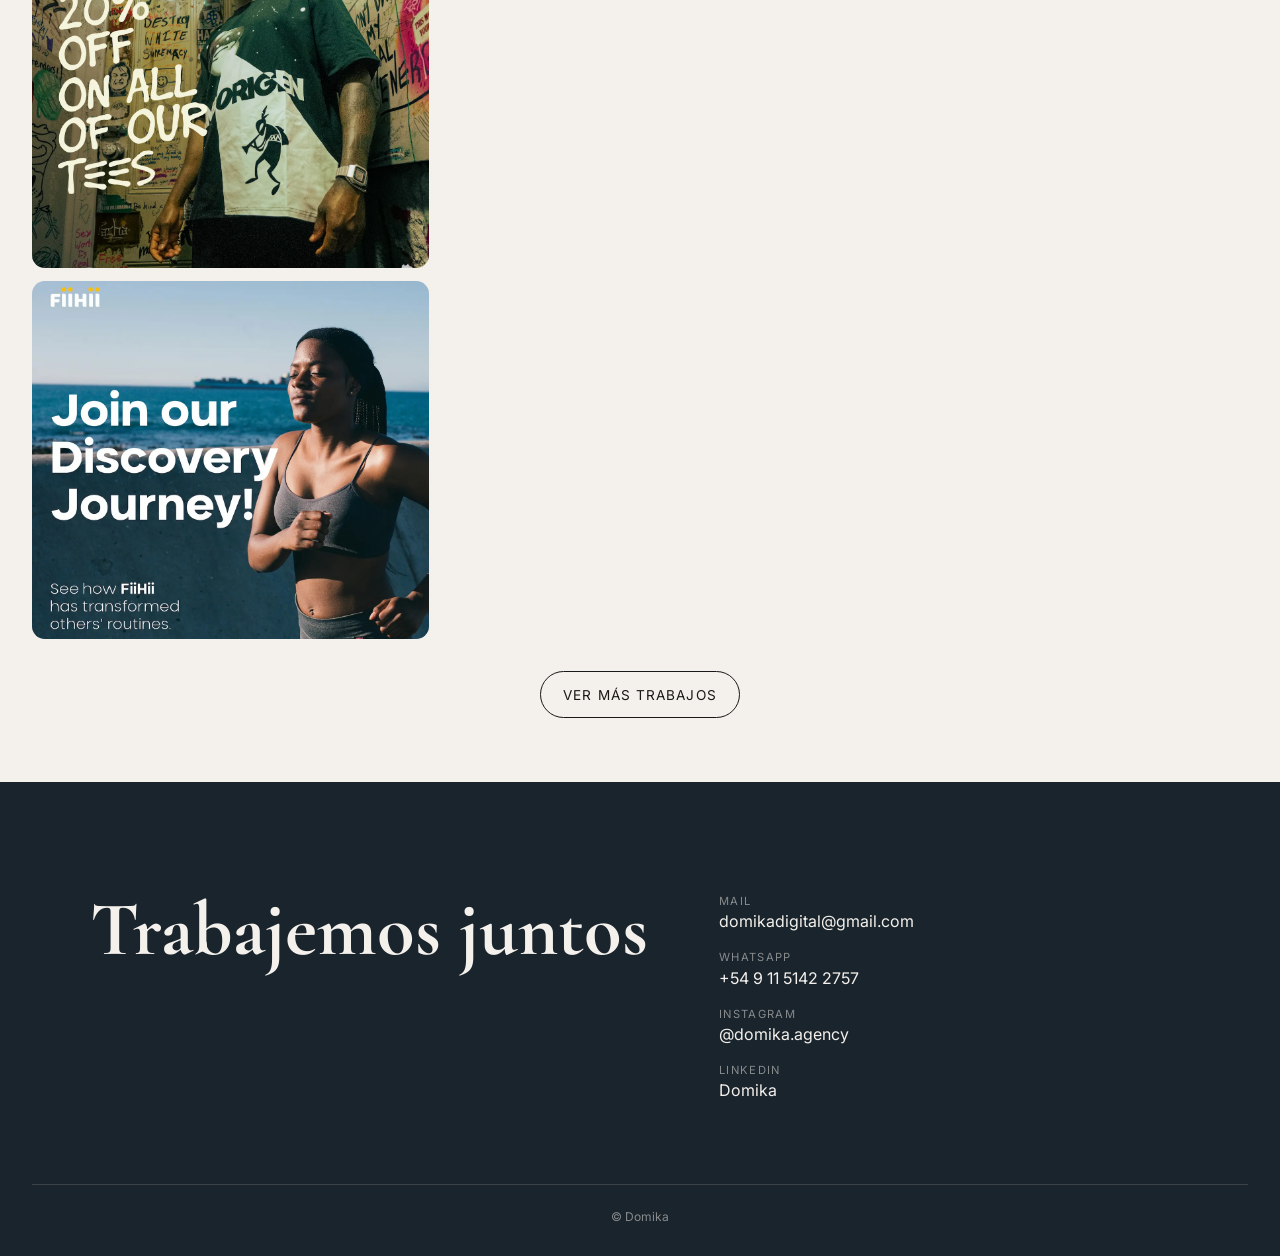
==== commit b4a98967: "corregi el video del hero" ====
--- a/index.html
+++ b/index.html
@@ -9,10 +9,9 @@
 
   <!-- CSS -->
   <link rel="stylesheet" href="assets/css/variables.css">
-  <link rel="stylesheet" href="assets/css/modal//modal.css">
+  <link rel="stylesheet" href="assets/css/modal/modal.css">
   <link rel="stylesheet" href="assets/css/layout.css">
-  <link rel="stylesheet" href="assets/css/components.css">
-  <link rel="stylesheet" href="assets/css/responsive.css">
+  <link rel="stylesheet" href="assets/css/componets.css">
   <link rel="stylesheet" href="assets/css/hero/hero.css">
   <link rel="stylesheet" href="assets/css/work/work.css">
   <link rel="stylesheet" href="assets/css/servicios/services.css">
@@ -31,23 +30,7 @@
       <div class="nav-left">
         <img src="assets/img/logo/logo-4 - Editado.webp" alt="Domika" class="logo-img">
       </div>
-      <div class="nav-contact-icons">
-        <a href="https://www.instagram.com/domika.agency?igsh=MXM0c3A5OHE2dHlvMQ==" target="_blank" aria-label="Instagram" class="social-icon-header">
-          <svg width="22" height="22" viewBox="0 0 24 24" fill="none" xmlns="http://www.w3.org/2000/svg">
-            <path d="M12 2.163c3.204 0 3.584.012 4.85.07 3.252.148 4.771 1.691 4.919 4.919.058 1.265.069 1.645.069 4.849 0 3.205-.012 3.584-.069 4.849-.149 3.225-1.664 4.771-4.919 4.919-1.266.058-1.644.07-4.85.07-3.204 0-3.584-.012-4.849-.07-3.26-.149-4.771-1.699-4.919-4.92-.058-1.265-.07-1.644-.07-4.849 0-3.204.013-3.583.07-4.849.149-3.227 1.664-4.771 4.919-4.919 1.266-.057 1.645-.069 4.849-.069zm0-2.163c-3.259 0-3.667.014-4.947.072-4.358.2-6.78 2.618-6.98 6.98-.059 1.281-.073 1.689-.073 4.948 0 3.259.014 3.668.072 4.948.2 4.358 2.618 6.78 6.98 6.98 1.281.058 1.689.072 4.948.072 3.259 0 3.668-.014 4.948-.072 4.354-.2 6.782-2.618 6.979-6.98.059-1.28.073-1.689.073-4.948 0-3.259-.014-3.667-.072-4.947-.196-4.354-2.617-6.78-6.979-6.98-1.281-.059-1.69-.073-4.949-.073zm0 5.838c-3.403 0-6.162 2.759-6.162 6.162s2.759 6.163 6.162 6.163 6.162-2.759 6.162-6.163c0-3.403-2.759-6.162-6.162-6.162zm0 10.162c-2.209 0-4-1.79-4-4 0-2.209 1.791-4 4-4s4 1.791 4 4c0 2.21-1.791 4-4 4zm6.406-11.845c-.796 0-1.441.645-1.441 1.44s.645 1.44 1.441 1.44c.795 0 1.439-.645 1.439-1.44s-.644-1.44-1.439-1.44z" fill="currentColor"/>
-          </svg>
-        </a>
-        <a href="https://wa.me/5491151422757" target="_blank" aria-label="WhatsApp" class="social-icon-header">
-          <svg width="22" height="22" viewBox="0 0 24 24" fill="none" xmlns="http://www.w3.org/2000/svg">
-            <path d="M17.472 14.382c-.297-.149-1.758-.867-2.03-.967-.273-.099-.471-.148-.67.15-.197.297-.767.966-.94 1.164-.173.199-.347.223-.644.075-.297-.15-1.255-.463-2.39-1.475-.883-.788-1.48-1.761-1.653-2.059-.173-.297-.018-.458.13-.606.134-.133.298-.347.446-.52.149-.174.198-.298.298-.497.099-.198.05-.371-.025-.52-.075-.149-.669-1.612-.916-2.207-.242-.579-.487-.5-.669-.51-.173-.008-.371-.01-.57-.01-.198 0-.52.074-.792.372-.272.297-1.04 1.016-1.04 2.479 0 1.462 1.065 2.875 1.213 3.074.149.198 2.096 3.2 5.077 4.487.709.306 1.262.489 1.694.625.712.227 1.36.195 1.871.118.571-.085 1.758-.719 2.006-1.413.248-.694.248-1.289.173-1.413-.074-.124-.272-.198-.57-.347m-5.421 7.403h-.004a9.87 9.87 0 01-5.031-1.378l-.361-.214-3.741.982.998-3.648-.235-.374a9.86 9.86 0 01-1.51-5.26c.001-5.45 4.436-9.884 9.888-9.884 2.64 0 5.122 1.03 6.988 2.898a9.825 9.825 0 012.893 6.994c-.003 5.45-4.437 9.884-9.885 9.884m8.413-18.297A11.815 11.815 0 0012.05 0C5.495 0 .16 5.335.157 11.892c0 2.096.547 4.142 1.588 5.945L.057 24l6.305-1.654a11.882 11.882 0 005.683 1.448h.005c6.554 0 11.89-5.335 11.893-11.893a11.821 11.821 0 00-3.48-8.413z" fill="currentColor"/>
-          </svg>
-        </a>
-        <a href="https://www.linkedin.com/company/domikadigital/" target="_blank" aria-label="LinkedIn" class="social-icon-header">
-          <svg width="22" height="22" viewBox="0 0 24 24" fill="none" xmlns="http://www.w3.org/2000/svg">
-            <path d="M20.447 20.452h-3.554v-5.569c0-1.328-.027-3.037-1.852-3.037-1.853 0-2.136 1.445-2.136 2.939v5.667H9.351V9h3.414v1.561h.046c.477-.9 1.637-1.85 3.37-1.85 3.601 0 4.267 2.37 4.267 5.455v6.286zM5.337 7.433c-1.144 0-2.063-.926-2.063-2.065 0-1.138.92-2.063 2.063-2.063 1.14 0 2.064.925 2.064 2.063 0 1.139-.925 2.065-2.064 2.065zm1.782 13.019H3.555V9h3.564v11.452zM22.225 0H1.771C.792 0 0 .774 0 1.729v20.542C0 23.227.792 24 1.771 24h20.451C23.2 24 24 23.227 24 22.271V1.729C24 .774 23.2 0 22.222 0h.003z" fill="currentColor"/>
-          </svg>
-        </a>
-      </div>
+     
       <!-- Botón menú mobile -->
       <button class="menu-toggle" aria-label="Abrir menú">
         <span class="menu-icon">
@@ -116,8 +99,8 @@
   <main>
     <!-- HERO -->
     <section id="home" class="hero-agency">
-      <video class="hero-video" autoplay muted loop playsinline >
-        <source src="assets/videos/works/_Campaña San Valentin-balance - Atiza.mp4" type="video/mp4">
+      <video class="hero-video" autoplay muted loop playsinline>
+        <source src="assets/videos/works/_Campaña San Valentinbalance - Atiza.mp4" type="video/mp4">
       </video>
       <div class="hero-overlay"></div>
       <div class="hero-content">
@@ -191,40 +174,38 @@
         <h2>Trabajos</h2>
       </div>
       <div class="work-grid">
-        <!-- Primeros 4 trabajos visibles en móvil -->
-        <article class="work-item square">
+        <article class="work-item work-item--stack-top">
           <div class="work-media">
             <img src="assets/img/works/AMBORIGEN2-10.webp" alt="Amborigen">
           </div>
           <div class="work-title">Amborigen</div>
         </article>
-        <article class="work-item vertical">
-          <div class="work-media">
-            <video autoplay muted loop playsinline preload="none">
-              <source src="assets/videos/works/Falci-balance.mp4" type="video/mp4">
+        <article class="work-item work-item--stack-bottom">
+          <div class="work-media">
+            <img src="assets/img/works/FIIHII-37.webp" alt="Proyecto Domika">
+          </div>
+          <div class="work-title">Fiihii</div>
+        </article>
+        <article class="work-item work-item--tall-left">
+          <div class="work-media">
+            <video data-lazy-video autoplay muted loop playsinline preload="none">
+              <source data-src="assets/videos/works/Falci-balance.mp4" type="video/mp4">
             </video>
           </div>
           <div class="work-title">Falci</div>
         </article>
-        <article class="work-item square">
-          <div class="work-media">
-            <img src="assets/img/works/FIIHII-37.webp" alt="Proyecto Domika">
-          </div>
-          <div class="work-title">Fiihii</div>
-        </article>
-        <article class="work-item vertical">
-          <div class="work-media">
-            <video autoplay muted loop playsinline preload="none">
-              <source src="assets/videos/works/hero-balance-2.mp4" type="video/mp4">
+        <article class="work-item work-item--tall-right">
+          <div class="work-media">
+            <video data-lazy-video autoplay muted loop playsinline preload="none">
+              <source data-src="assets/videos/works/hero-balance-2.mp4" type="video/mp4">
             </video>
           </div>
           <div class="work-title">Andaremos</div>
         </article>
-
-        <!-- Resto de trabajos ocultos en móvil -->
-        <div class="work-more-items" data-work-extra></div>
-        <button class="work-show-more">Ver más</button>
-        <button class="work-show-less" style="display:none;">Ver menos</button>
+      </div>
+
+      <div class="work-actions">
+        <a class="work-cta" href="trabajos.html">Ver más trabajos</a>
       </div>
 
     </section>
@@ -253,7 +234,7 @@
           <li>
             <span>Instagram</span>
             <a href="https://www.instagram.com/domika.agency?igsh=MXM0c3A5OHE2dHlvMQ=="
-              target="_blank">@domika.agencia</a>
+              target="_blank">@domika.agency</a>
           </li>
           <li>
             <span>LinkedIn</span>
@@ -273,4 +254,4 @@
   <script src="assets/js/main.js"></script>
 </body>
 
-</html>+</html>
--- a/assets/css/variables.css
+++ b/assets/css/variables.css
@@ -18,8 +18,9 @@
      DOMIKA — TIPOGRAFÍAS
   =============================== */
 
-  --font-title: 'Canela Condensed';
-  --font-body: 'Poppins';
+  --font-title: 'Cormorant Garamond', serif;
+  --font-body: 'Inter', system-ui, -apple-system, Segoe UI, Roboto, Helvetica, Arial, sans-serif;
+  --font-title-alt: 'the nautical';
 
   /* ===============================
      DOMIKA — ESCALA TIPOGRÁFICA
@@ -37,4 +38,3 @@
 }
 
 
-
--- a/assets/css/modal/modal.css
+++ b/assets/css/modal/modal.css
@@ -115,6 +115,46 @@
   gap: 2.5rem;
   padding-bottom: 3vw;
 }
+
+/* Variante usada en trabajos.html */
+.fullscreen-modal .modal-aside {
+  flex: 1;
+  display: flex;
+  flex-direction: column;
+  justify-content: flex-end;
+  align-items: flex-start;
+  padding-left: 3vw;
+  color: #fff;
+  gap: 2.5rem;
+  padding-bottom: 3vw;
+}
+
+.fullscreen-modal .modal-aside h3 {
+  font-size: 1.2rem;
+  font-weight: 700;
+  margin-bottom: 0.5rem;
+  text-transform: uppercase;
+  letter-spacing: 0.05em;
+}
+
+.fullscreen-modal .modal-aside p {
+  font-size: 1.1rem;
+  margin: 0;
+  opacity: 0.85;
+}
+
+.fullscreen-modal .modal-aside a {
+  color: #fff;
+  font-size: inherit;
+  margin-right: 0;
+  vertical-align: baseline;
+  transition: color 0.2s;
+  text-decoration: none;
+}
+
+.fullscreen-modal .modal-aside a:hover {
+  color: var(--primary, #ff3c00);
+}
 .fullscreen-modal .modal-info h3 {
   font-size: 1.2rem;
   font-weight: 700;
@@ -142,7 +182,8 @@
     flex-direction: column;
   }
   .fullscreen-modal .modal-nav,
-  .fullscreen-modal .modal-info {
+  .fullscreen-modal .modal-info,
+  .fullscreen-modal .modal-aside {
     align-items: center;
     padding-left: 0;
     text-align: center;
@@ -170,5 +211,9 @@
 .modal-info {
   gap: 2rem;
 }
+
+.modal-aside {
+  gap: 2rem;
+}
   
 }
--- a/assets/css/componets.css
+++ b/assets/css/componets.css
@@ -0,0 +1,35 @@
+
+
+/*.work-grid {
+  display: grid;
+  grid-template-columns: repeat(auto-fill, minmax(280px, 1fr));
+  gap: 1rem;
+}
+
+.work-grid video,
+.work-grid img {
+  width: 100%;
+  height: 100%;
+  object-fit: cover;
+}
+*/
+
+.nav-links {
+  display: flex;
+  gap: 2rem;
+  list-style: none;
+}
+
+.nav-links a {
+  font-size: 0.9rem;
+  letter-spacing: 0.05em;
+  text-transform: uppercase;
+  opacity: 0.85;
+  transition: opacity 0.2s ease;
+}
+
+.nav-links a:hover {
+  opacity: 1;
+}
+
+
--- a/assets/css/work/work.css
+++ b/assets/css/work/work.css
@@ -1,20 +1,15 @@
-
 /* ===============================
-   WORK — EDITORIAL TETRIS (SAFE)
+   WORK — HOME GRID + CTA
 =============================== */
 
 .work {
   padding: 4rem 2rem;
-  background: #F4F1EC;
+  background: #f4f1ec;
 }
-
-/* ===============================
-   WORK HEADER — MANIFIESTO
-=============================== */
 
 .work-header {
   width: 100%;
-  margin-bottom: 5rem;
+  margin-bottom: 3rem;
 }
 
 .work-header h2 {
@@ -22,59 +17,97 @@
   font-size: clamp(4rem, 9vw, 7rem);
   line-height: 0.95;
   letter-spacing: -0.02em;
-  margin-bottom: 2rem;
+  margin: 0;
   color: var(--domika-black);
-  max-width: 1100px;
+  max-width: 2100px;
 }
 
-/* línea editorial desplazada */
-
-
-/* GRID */
-
 .work-grid {
-  column-count: 4;
-  column-gap: 0.8rem;
+  max-width: 2100px;
+  margin: 0 auto;
+  display: grid;
+  grid-template-columns: repeat(3, minmax(0, 1fr));
+  gap: 0.8rem;
 }
 
-/* ITEMS */
+@media (min-width: 901px) {
+  .work-grid {
+    grid-template-rows: repeat(2, minmax(0, 1fr));
+    aspect-ratio: 3 / 1.8;
+  }
 
-.work-item {
-  background: #f3f3f3;
-  border-radius: 0.6rem;
-  padding: 0.25rem;
-  overflow: hidden;
-  break-inside: avoid;
-  margin-bottom: 0.7rem;
+  .work-grid .work-item {
+    height: 100%;
+  }
+
+  .work-grid .work-media {
+    height: 100%;
+    aspect-ratio: auto;
+  }
+
+  .work-grid .work-item--stack-top {
+    grid-column: 1;
+    grid-row: 1;
+  }
+
+  .work-grid .work-item--stack-bottom {
+    grid-column: 1;
+    grid-row: 2;
+  }
+
+  .work-grid .work-item--tall-left {
+    grid-column: 2;
+    grid-row: 1 / span 2;
+  }
+
+  .work-grid .work-item--tall-right {
+    grid-column: 3;
+    grid-row: 1 / span 2;
+  }
 }
-
-/* MEDIA — CLAVE */
-
-.work-item img,
-.work-item video {
-  width: 100%;
-  display: block;
-  object-fit: contain;
-  transition: transform 0.35s ease, filter 0.35s ease;
-}
-
-.work-item:hover img,
-.work-item:hover video {
-  transform: scale(1.1);
-  filter: blur(2px) brightness(0.75);
-}
-
-/* ===============================
-   WORK — TITLE OVERLAY (HOVER)
-=============================== */
 
 .work-item {
   position: relative;
+  border-radius: 0.8rem;
+  overflow: hidden;
 }
 
 .work-media {
   position: relative;
   overflow: hidden;
+  aspect-ratio: 1 / 1;
+}
+
+.work-item.vertical .work-media {
+  aspect-ratio: 3 / 4;
+}
+
+.work-item.square .work-media {
+  aspect-ratio: 1 / 1;
+
+}
+
+.work-item img,
+.work-item video {
+  width: 100%;
+  height: 100%;
+  display: block;
+  object-fit: cover;
+  transition: transform 0.35s ease, filter 0.35s ease;
+}
+
+
+
+
+
+.work-item:hover img,
+.work-item:hover video {
+  transform: scale(1.06);
+  filter: blur(2px) brightness(0.75);
+}
+
+.work-item--stack-bottom:hover img {
+  transform: none;
 }
 
 .work-title {
@@ -84,7 +117,7 @@
   align-items: center;
   justify-content: center;
   font-family: var(--font-title);
-  font-size: 1.5rem;
+  font-size: 1.6rem;
   letter-spacing: 0.06em;
   color: #fff;
   opacity: 0;
@@ -97,67 +130,51 @@
   opacity: 1;
 }
 
-.work-show-more {
-  display: none;
+.work-actions {
+  max-width: 1100px;
+  margin: 2rem auto 0;
+  display: flex;
+  justify-content: center;
 }
 
-/* Responsive */
+.work-cta {
+  display: inline-flex;
+  align-items: center;
+  justify-content: center;
+  padding: 0.9rem 1.4rem;
+  border-radius: 999px;
+  border: 1px solid var(--domika-black);
+  color: var(--domika-black);
+  background: transparent;
+  text-decoration: none;
+  font-family: var(--font-body);
+  text-transform: uppercase;
+  letter-spacing: 0.08em;
+  font-size: 0.85rem;
+  transition: background 0.2s ease, color 0.2s ease;
+}
+
+.work-cta:hover {
+  background: var(--domika-black);
+  color: #fff;
+}
 
 @media (max-width: 900px) {
   .work-grid {
-    grid-template-columns: repeat(2, 1fr);
-  }
-
-  .work-item.horizontal {
-    grid-column: span 2;
-    aspect-ratio: 16 / 9;
+    grid-template-columns: repeat(2, minmax(0, 1fr));
   }
 }
 
 @media (max-width: 560px) {
+  .work {
+    padding: 3.5rem 1rem;
+  }
+
   .work-grid {
-    column-count: 1;
+    grid-template-columns: 1fr;
   }
 
   .work-title {
-    font-size: 3rem !important;
+    font-size: 3rem;
   }
-
-    .work-more-items {
-    display: none;
-  }
-
-  .work-more-items.active {
-    display: contents;
-  }
-
-
-  .work-show-more,
-  .work-show-less {
-    display: block;
-    margin: 1rem auto;
-    padding: 1rem 2rem;
-    font-size: 1.5rem;
-    background: #fff;
-    color: #222;
-    border: 1px solid #ccc;
-    border-radius: 4px;
-    cursor: pointer;
-    transition: background 0.2s, color 0.2s;
-  }
-
-  .work-show-more:hover,
-  .work-show-less:hover {
-    background: #222;
-    color: #fff;
-  }
-
-  .work-show-less {
-    display: none;
-  }
-
-  .work {
-    padding-bottom: 1rem !important;
-  }
-
 }
--- a/assets/css/about/about.css
+++ b/assets/css/about/about.css
@@ -34,10 +34,6 @@
 /* Ajustes Mobile */
 @media (max-width: 600px) {
   .about-fullimg {
-    height: 100vh;       /* En celular ocupa toda la pantalla */
-  }
-
-  .img-about {
-    object-fit: fill;   /* 'cover' suele verse mejor que 'fill' (estirado) en móviles modernos, pero puedes dejar fill si prefieres */
+    display: none;
   }
 }
--- a/assets/css/header/header.css
+++ b/assets/css/header/header.css
@@ -17,28 +17,6 @@
 
 .logo-img{
   width: 150px;
-}
-
-.nav-contact-icons {
-  display: flex;
-  gap: 1.1rem;
-  align-items: center;
-}
-
-.social-icon-header {
-  color: var(--domika-black);
-  background: var(--domika-cream);
-  border-radius: 50%;
-  padding: 7px;
-  display: flex;
-  align-items: center;
-  justify-content: center;
-  transition: background 0.2s, color 0.2s, box-shadow 0.2s;
-  box-shadow: 0 1px 6px 0 rgba(0,0,0,0.04);
-}
-.social-icon-header:hover {
-  background: var(--domika-black);
-  color: var(--domika-cream);
 }
 
 .menu-toggle {
--- a/assets/css/footer/footer.css
+++ b/assets/css/footer/footer.css
@@ -85,33 +85,39 @@
   .footer-cta h2 {
     font-size: clamp(2.2rem, 8vw, 3.2rem);
   }
-  .footer-cta p,
-  .footer-contact a {
-    font-size: 1rem !important;
-  }
-  .footer-contact span {
-    font-size: 1.1rem !important;
-  }
-  .footer-bottom {
-    font-size: 1.3rem !important;
+  .footer-cta p {
+    font-size: 0.95rem;
   }
 
   .footer {
-    padding: 4rem 1.5rem 2rem; /* Reducir padding superior y lateral */
+    padding: 4rem 1.25rem 2rem; /* Reducir padding superior y lateral */
   }
 
   .footer-inner {
     display: flex;       /* Cambiar grid por flex column */
     flex-direction: column;
-    gap: 3rem;
-    text-align: center;  /* Centrar textos del footer */
+    gap: 2.25rem;
+    text-align: left;
   }
-  
-  .footer-contact ul li {
-     /* Asegura que los items estén centrados o alineados a la izquierda según prefieras */
-     display: flex;
-     flex-direction: column;
-     align-items: center; 
+
+  .footer-contact li {
+    margin-bottom: 0.9rem;
+  }
+
+  .footer-contact span {
+    font-size: 0.65rem;
+    margin-bottom: 0.15rem;
+  }
+
+  .footer-contact a {
+    font-size: 0.95rem;
+    line-height: 1.25;
+    word-break: break-word;
+  }
+
+  .footer-bottom {
+    font-size: 0.75rem;
+    line-height: 1.3;
   }
 }
 
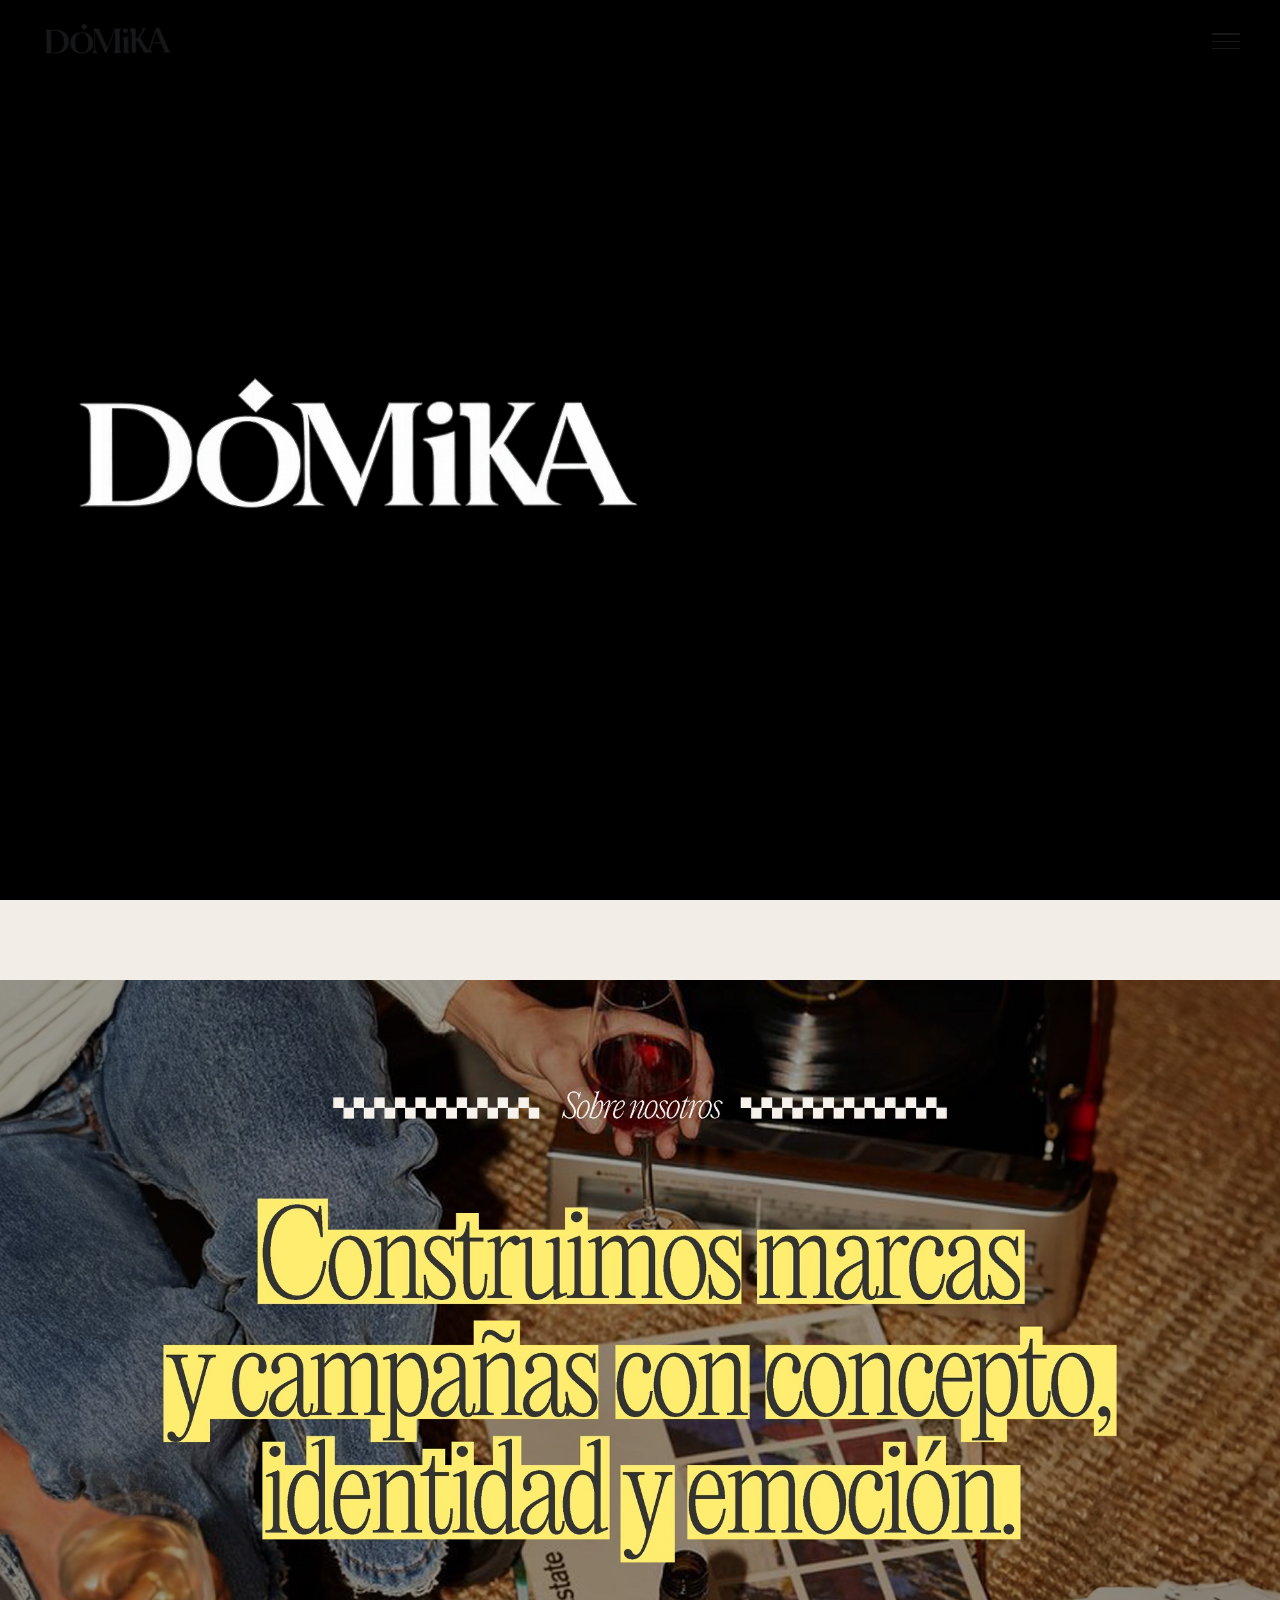
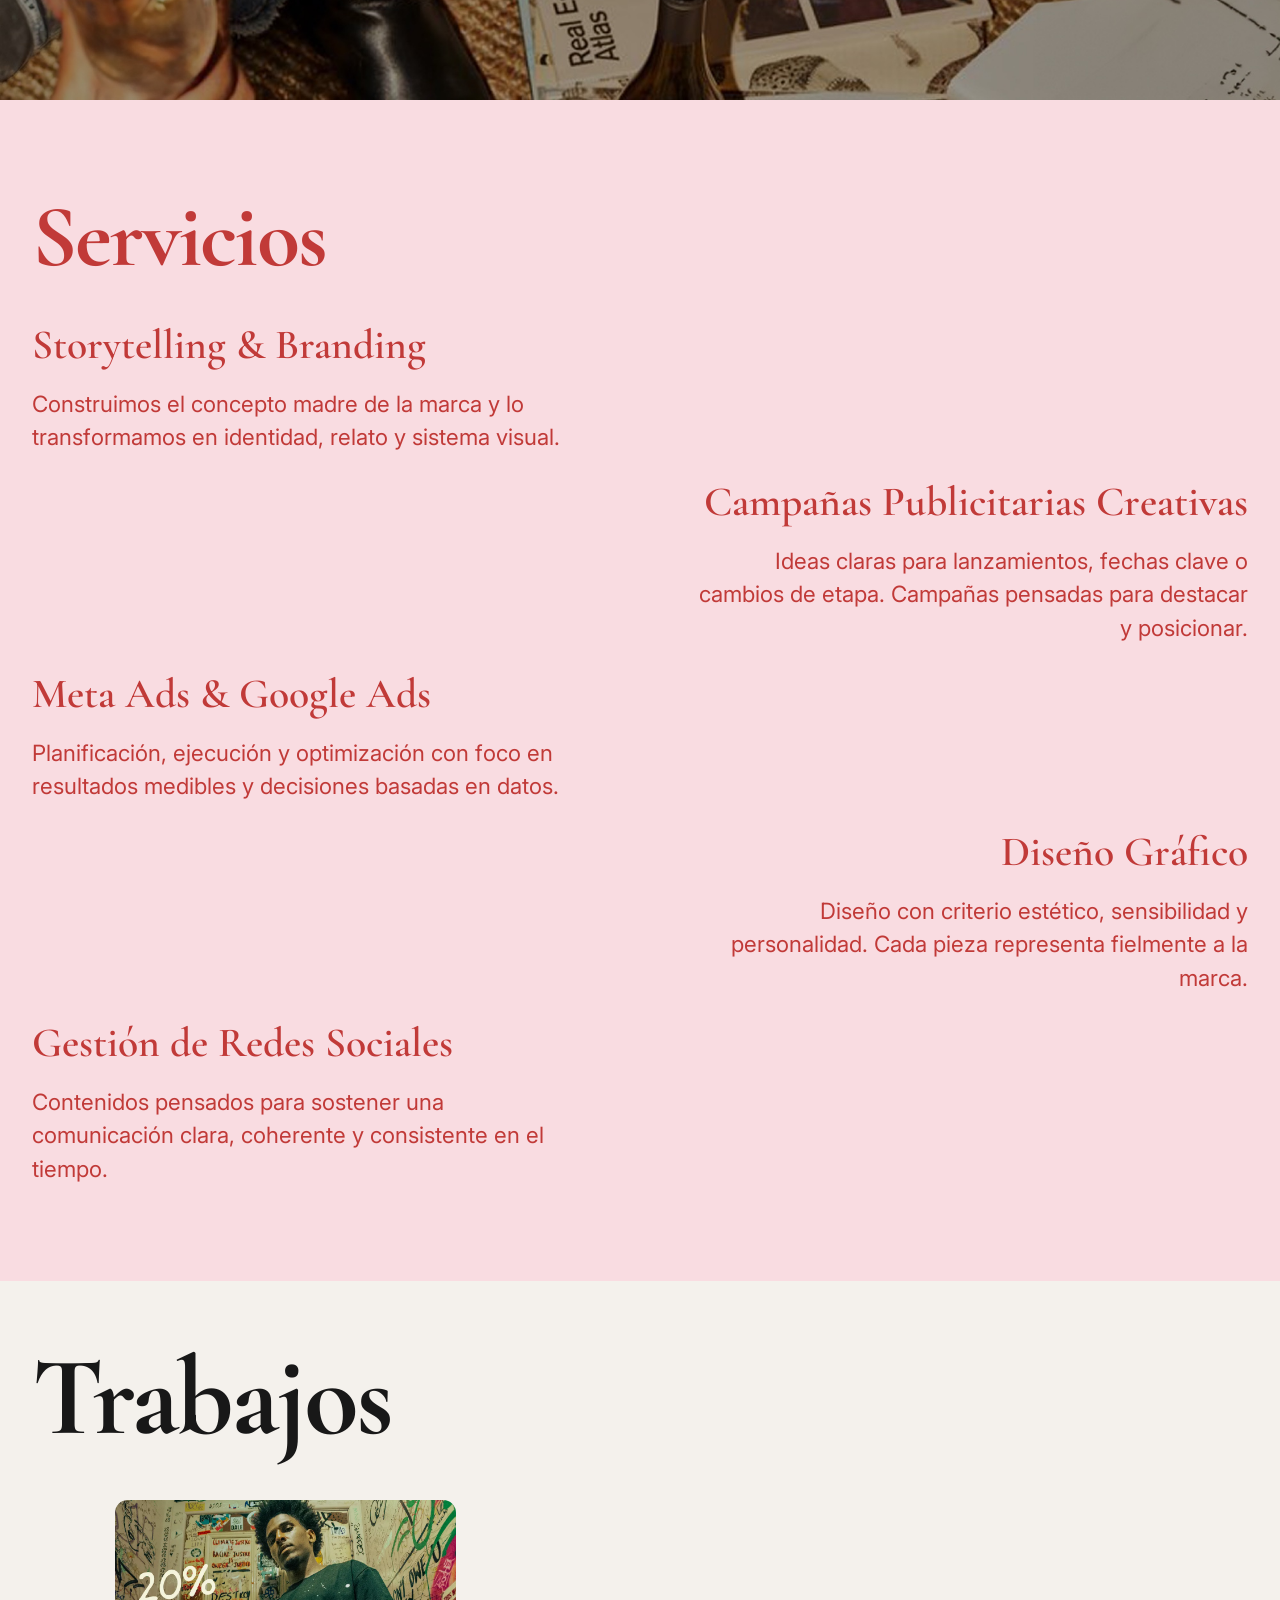
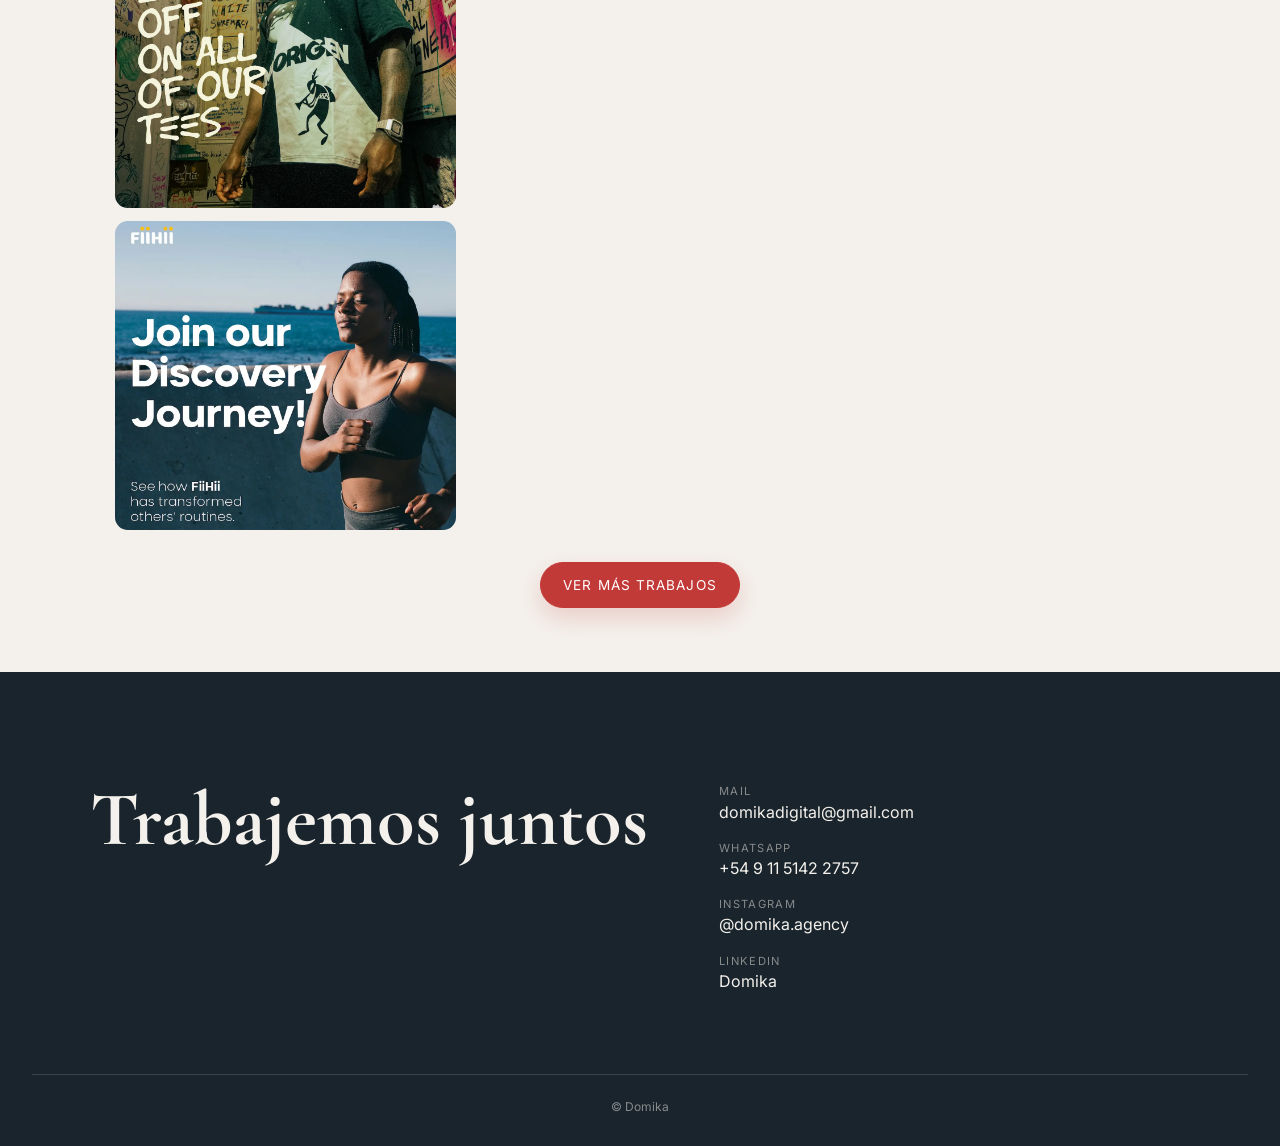
==== commit e55c1332: "optimizando imagenes y viddeos" ====
--- a/index.html
+++ b/index.html
@@ -6,18 +6,20 @@
   <meta name="viewport" content="width=device-width, initial-scale=1.0" />
   <title>Domika — Agencia Creativa</title>
   <link rel="icon" type="image/png" href="assets/img/logo/favicon.webp">
+  <link rel="preconnect" href="https://fonts.googleapis.com">
+  <link rel="preconnect" href="https://fonts.gstatic.com" crossorigin>
 
   <!-- CSS -->
-  <link rel="stylesheet" href="assets/css/variables.css">
-  <link rel="stylesheet" href="assets/css/modal/modal.css">
-  <link rel="stylesheet" href="assets/css/layout.css">
-  <link rel="stylesheet" href="assets/css/componets.css">
-  <link rel="stylesheet" href="assets/css/hero/hero.css">
-  <link rel="stylesheet" href="assets/css/work/work.css">
-  <link rel="stylesheet" href="assets/css/servicios/services.css">
-  <link rel="stylesheet" href="assets/css/about/about.css">
-  <link rel="stylesheet" href="assets/css/header/header.css">
-  <link rel="stylesheet" href="assets/css/footer/footer.css">
+  <link rel="stylesheet" href="assets/css/variables.css?v=20260210">
+  <link rel="stylesheet" href="assets/css/modal/modal.css?v=20260210">
+  <link rel="stylesheet" href="assets/css/layout.css?v=20260210">
+  <link rel="stylesheet" href="assets/css/componets.css?v=20260210">
+  <link rel="stylesheet" href="assets/css/hero/hero.css?v=20260210">
+  <link rel="stylesheet" href="assets/css/work/work.css?v=20260210">
+  <link rel="stylesheet" href="assets/css/servicios/services.css?v=20260210">
+  <link rel="stylesheet" href="assets/css/about/about.css?v=20260210">
+  <link rel="stylesheet" href="assets/css/header/header.css?v=20260210">
+  <link rel="stylesheet" href="assets/css/footer/footer.css?v=20260210">
   <link href="https://fonts.googleapis.com/css2?family=Cormorant+Garamond:wght@700&display=swap" rel="stylesheet">
   <link href="https://fonts.googleapis.com/css2?family=Inter:wght@300;400;500&display=swap" rel="stylesheet">
 </head>
@@ -28,7 +30,7 @@
   <header class="header">
     <nav class="nav">
       <div class="nav-left">
-        <img src="assets/img/logo/logo-4 - Editado.webp" alt="Domika" class="logo-img">
+        <img src="assets/img/logo/logo-4 - Editado.webp" alt="Domika" class="logo-img" decoding="async">
       </div>
      
       <!-- Botón menú mobile -->
@@ -105,6 +107,7 @@
       <div class="hero-overlay"></div>
       <div class="hero-content">
         <img src="assets/img/hero/logo-blanco-1 - Editado.webp" alt="Domika logo" class="hero-logo-title"
+          fetchpriority="high" decoding="async"
           style="max-width: 620px; width: 90vw; height: auto; display: block; margin: 0 auto;">
       </div>
     </section>
@@ -112,8 +115,10 @@
     <!-- ABOUT -->
     <section id="about" class="about-fullimg">
       <picture>
-        <source media="(max-width: 600px)" srcset="assets/img/about/LANDING-02.webp">
-        <img class="img-about" src="assets/img/about/LANDING-10 (1).webp" alt="Sobre nosotros Domika">
+        <source media="(min-width: 1201px)" srcset="assets/img/about/LANDING-10-2000.jpg">
+        <source media="(min-width: 601px)" srcset="assets/img/about/LANDING-10 (1).webp">
+        <img class="img-about" src="[data-uri]" alt="Sobre nosotros Domika"
+          loading="lazy" decoding="async" fetchpriority="low">
       </picture>
     </section>
 
@@ -176,13 +181,13 @@
       <div class="work-grid">
         <article class="work-item work-item--stack-top">
           <div class="work-media">
-            <img src="assets/img/works/AMBORIGEN2-10.webp" alt="Amborigen">
+            <img src="assets/img/works/AMBORIGEN2-10.webp" alt="Amborigen" loading="lazy" decoding="async">
           </div>
           <div class="work-title">Amborigen</div>
         </article>
         <article class="work-item work-item--stack-bottom">
           <div class="work-media">
-            <img src="assets/img/works/FIIHII-37.webp" alt="Proyecto Domika">
+            <img src="assets/img/works/FIIHII-37.webp" alt="Proyecto Domika" loading="lazy" decoding="async">
           </div>
           <div class="work-title">Fiihii</div>
         </article>
@@ -251,7 +256,7 @@
 
   </footer>
 
-  <script src="assets/js/main.js"></script>
+  <script src="assets/js/main.js?v=20260210"></script>
 </body>
 
 </html>
--- a/assets/css/work/work.css
+++ b/assets/css/work/work.css
@@ -19,11 +19,11 @@
   letter-spacing: -0.02em;
   margin: 0;
   color: var(--domika-black);
-  max-width: 2100px;
+  max-width: 1050px;
 }
 
 .work-grid {
-  max-width: 2100px;
+  max-width: 1050px;
   margin: 0 auto;
   display: grid;
   grid-template-columns: repeat(3, minmax(0, 1fr));
@@ -84,7 +84,6 @@
 
 .work-item.square .work-media {
   aspect-ratio: 1 / 1;
-
 }
 
 .work-item img,
@@ -104,10 +103,6 @@
 .work-item:hover video {
   transform: scale(1.06);
   filter: blur(2px) brightness(0.75);
-}
-
-.work-item--stack-bottom:hover img {
-  transform: none;
 }
 
 .work-title {
@@ -131,7 +126,7 @@
 }
 
 .work-actions {
-  max-width: 1100px;
+  max-width: 1050px;
   margin: 2rem auto 0;
   display: flex;
   justify-content: center;
@@ -143,20 +138,22 @@
   justify-content: center;
   padding: 0.9rem 1.4rem;
   border-radius: 999px;
-  border: 1px solid var(--domika-black);
-  color: var(--domika-black);
-  background: transparent;
+  border: 1px solid var(--domika-red);
+  color: #fff;
+  background: var(--domika-red);
   text-decoration: none;
   font-family: var(--font-body);
   text-transform: uppercase;
   letter-spacing: 0.08em;
   font-size: 0.85rem;
-  transition: background 0.2s ease, color 0.2s ease;
+  transition: background 0.2s ease, color 0.2s ease, border-color 0.2s ease, transform 0.2s ease;
+  box-shadow: 0 10px 24px rgba(193, 58, 56, 0.2);
 }
 
 .work-cta:hover {
-  background: var(--domika-black);
-  color: #fff;
+  background: transparent;
+  color: var(--domika-red);
+  transform: translateY(-1px);
 }
 
 @media (max-width: 900px) {
--- a/assets/css/about/about.css
+++ b/assets/css/about/about.css
@@ -3,13 +3,13 @@
 .about-fullimg {
   position: relative;
   width: 100vw;          /* Ancho total de la ventana */
-  height: 90vh;
+  height: auto;
   left: 50%;
   right: 50%;
   margin-left: -50vw;
   margin-right: -50vw;
   max-width: none;       /* Ignoramos el límite del contenedor padre */
-  overflow: hidden;
+  overflow: visible;
   background: #F2EDE6; /* Cambia este color por el que prefieras */
   padding-top: 80px;    /* Espacio entre el borde superior y la imagen */
 
@@ -19,16 +19,15 @@
 .about-fullimg picture {
   display: block;
   width: 100%;
-  height: 100%;
+  height: auto;
+  line-height: 0;
 }
 
 /* Imagen real */
 .img-about {
   display: block;
   width: 100%;
-  height: 100%;
-  object-fit: cover;     /* Mantiene la proporción sin deformar */
-  object-position: center;
+  height: auto;
 }
 
 /* Ajustes Mobile */
@@ -36,4 +35,4 @@
   .about-fullimg {
     display: none;
   }
-}+}
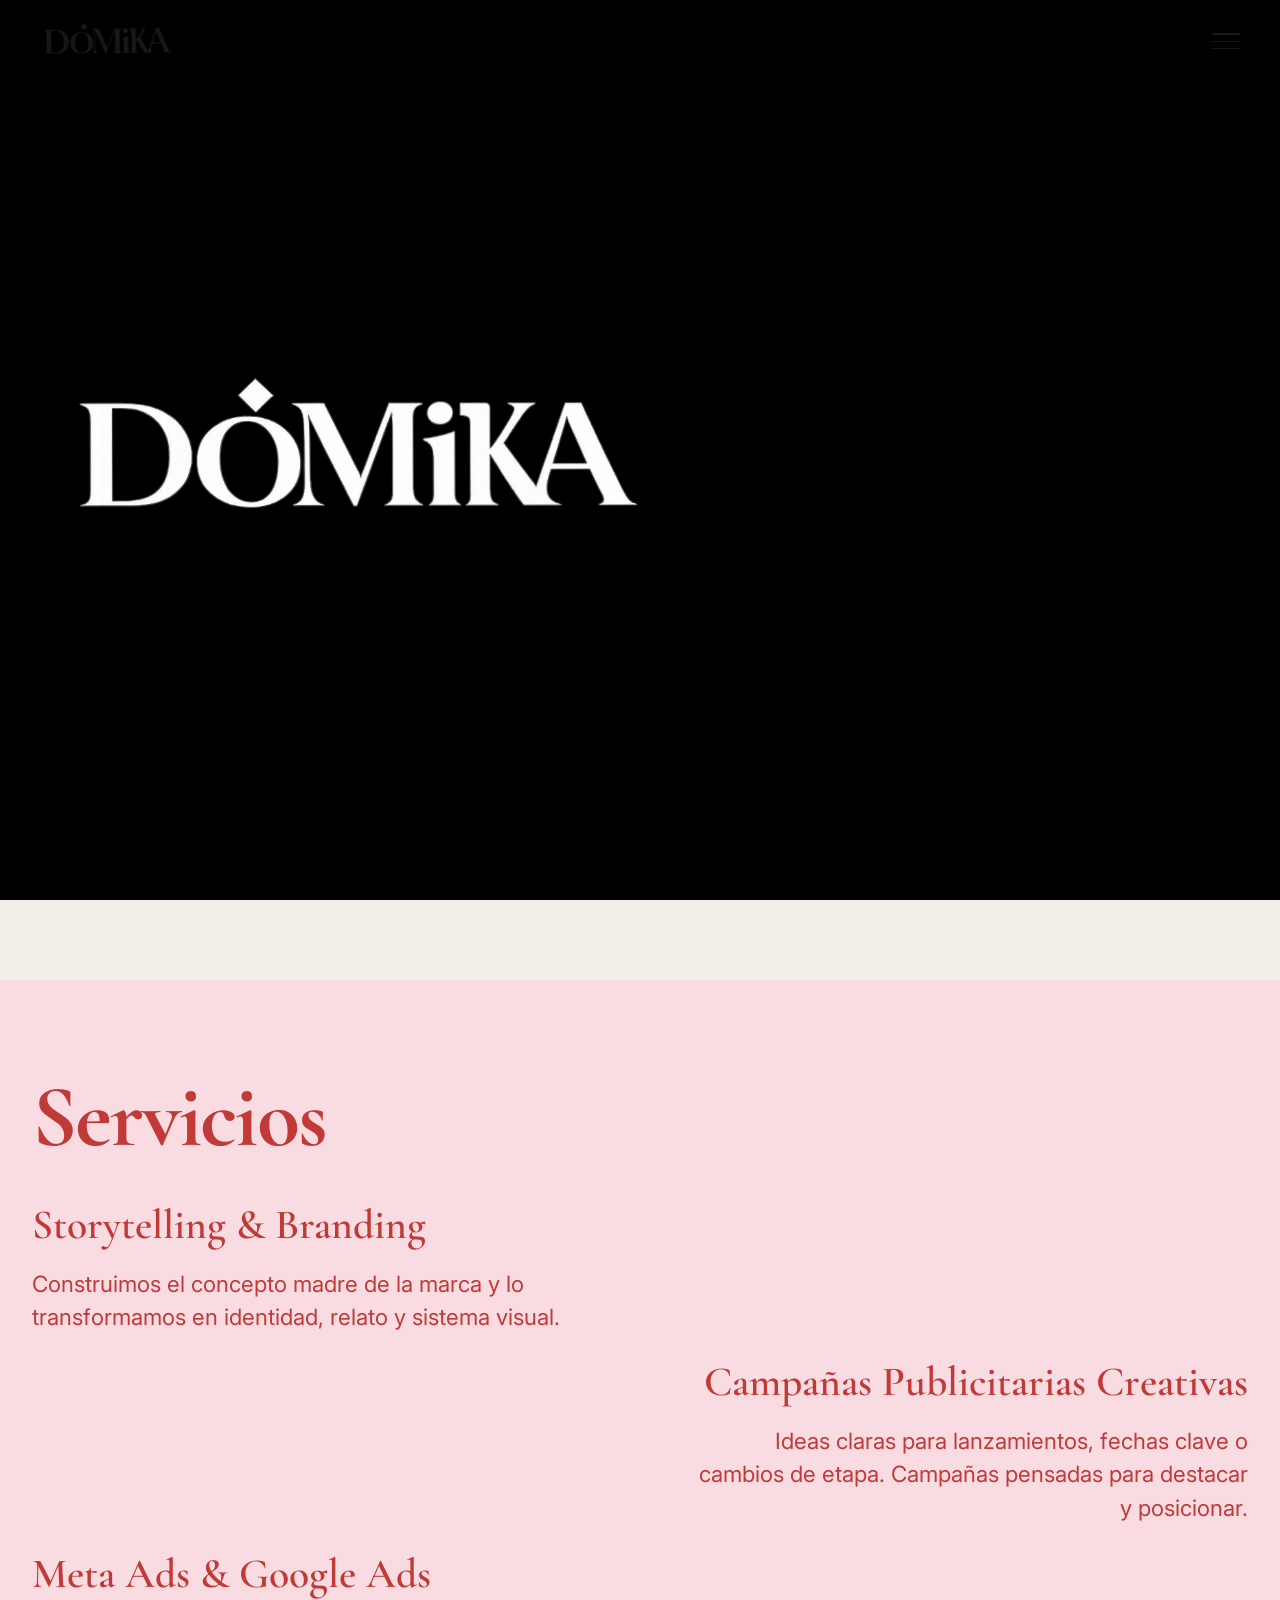
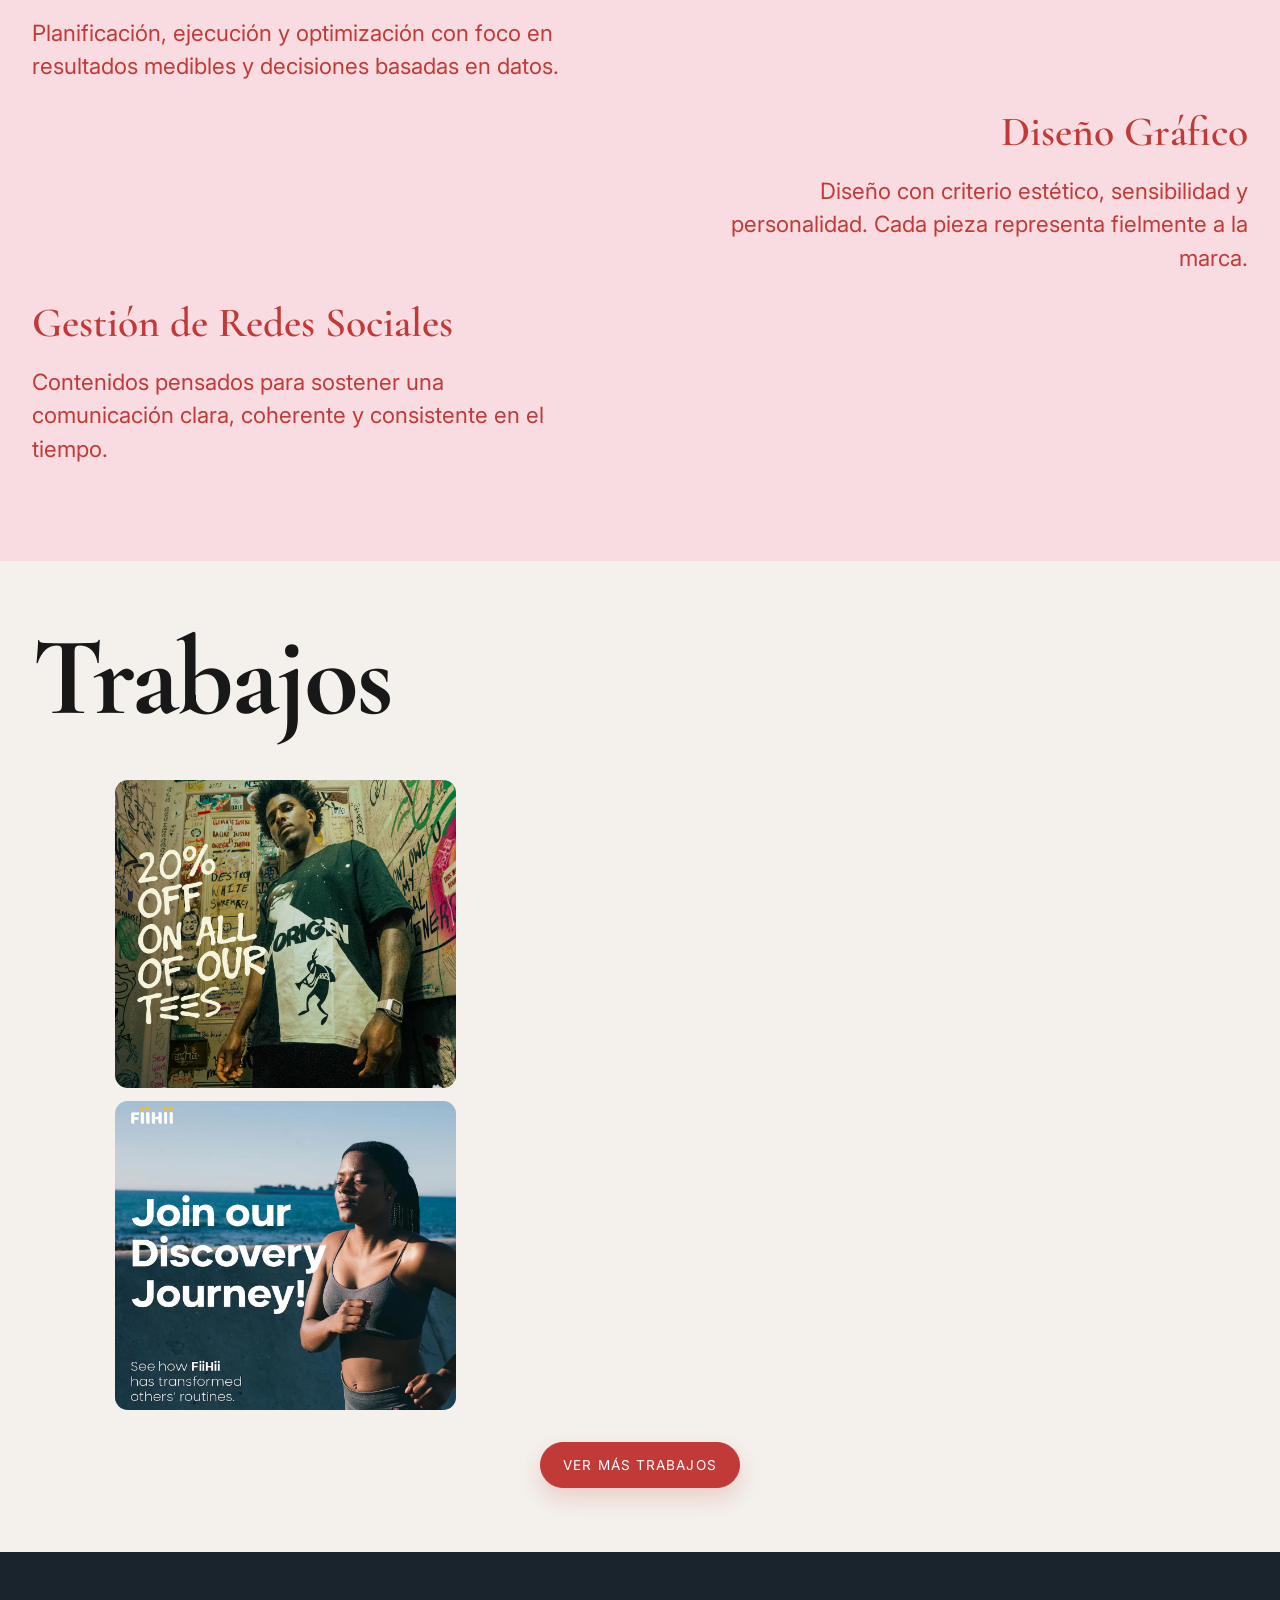
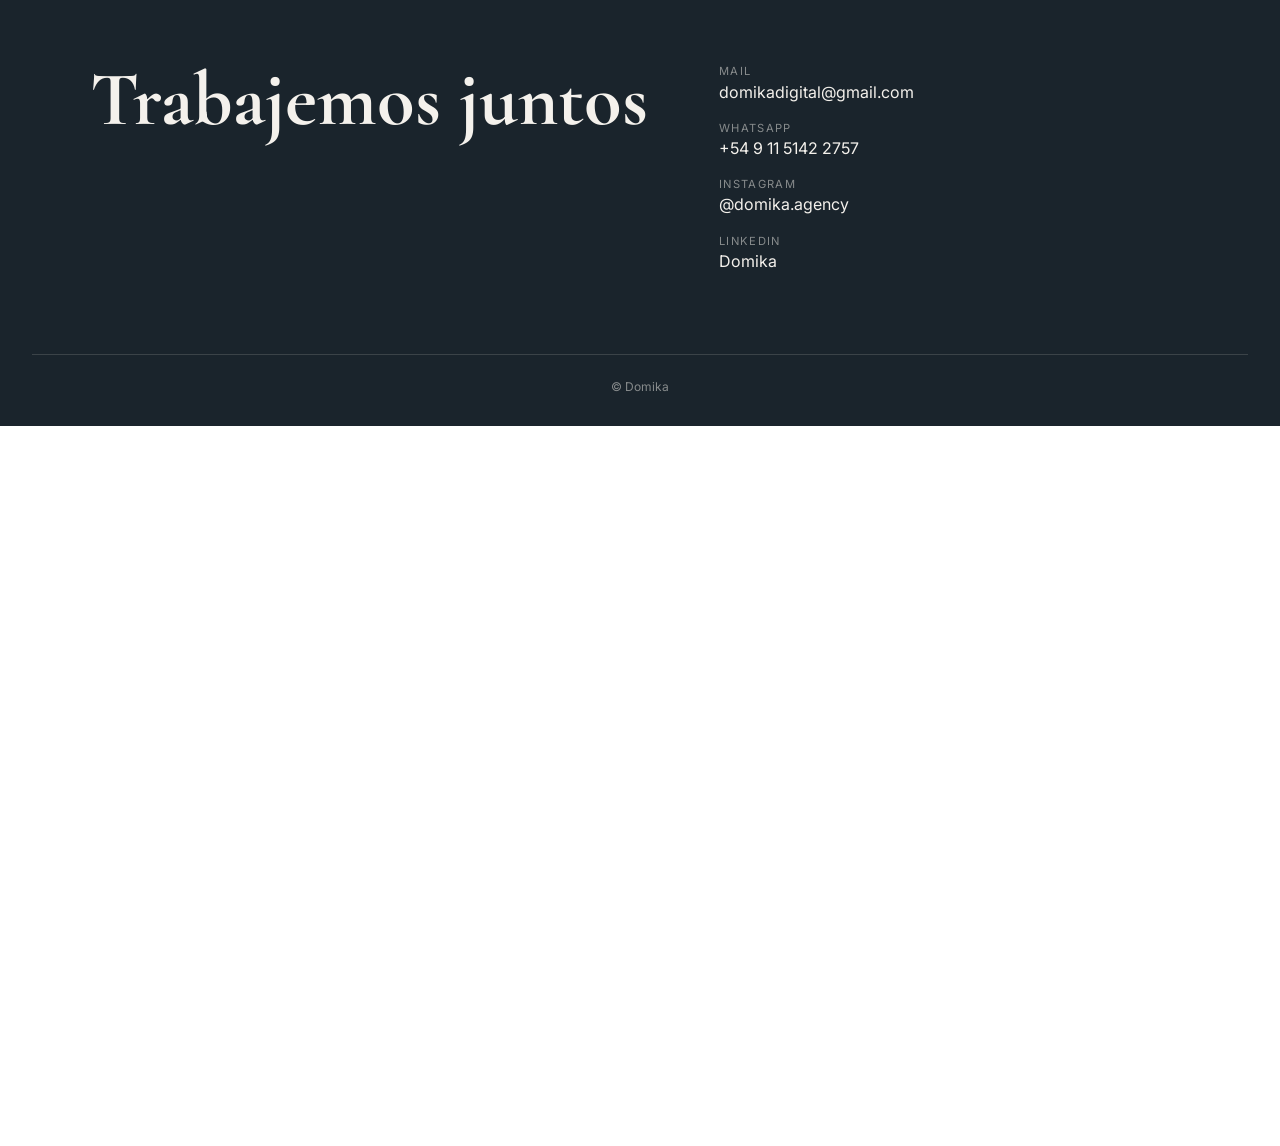
==== commit 4f292bed: "actualizando estilos y mejorando la responsividad en las secciones de trabajo y modal" ====
--- a/index.html
+++ b/index.html
@@ -10,16 +10,16 @@
   <link rel="preconnect" href="https://fonts.gstatic.com" crossorigin>
 
   <!-- CSS -->
-  <link rel="stylesheet" href="assets/css/variables.css?v=20260210">
-  <link rel="stylesheet" href="assets/css/modal/modal.css?v=20260210">
-  <link rel="stylesheet" href="assets/css/layout.css?v=20260210">
-  <link rel="stylesheet" href="assets/css/componets.css?v=20260210">
-  <link rel="stylesheet" href="assets/css/hero/hero.css?v=20260210">
-  <link rel="stylesheet" href="assets/css/work/work.css?v=20260210">
-  <link rel="stylesheet" href="assets/css/servicios/services.css?v=20260210">
-  <link rel="stylesheet" href="assets/css/about/about.css?v=20260210">
-  <link rel="stylesheet" href="assets/css/header/header.css?v=20260210">
-  <link rel="stylesheet" href="assets/css/footer/footer.css?v=20260210">
+  <link rel="stylesheet" href="assets/css/variables.css?v=20260211">
+  <link rel="stylesheet" href="assets/css/modal/modal.css?v=20260211">
+  <link rel="stylesheet" href="assets/css/layout.css?v=20260211">
+  <link rel="stylesheet" href="assets/css/componets.css?v=20260212">
+  <link rel="stylesheet" href="assets/css/hero/hero.css?v=20260211">
+  <link rel="stylesheet" href="assets/css/work/work.css?v=20260212">
+  <link rel="stylesheet" href="assets/css/servicios/services.css?v=20260211">
+  <link rel="stylesheet" href="assets/css/about/about.css?v=20260211">
+  <link rel="stylesheet" href="assets/css/header/header.css?v=20260211">
+  <link rel="stylesheet" href="assets/css/footer/footer.css?v=20260211">
   <link href="https://fonts.googleapis.com/css2?family=Cormorant+Garamond:wght@700&display=swap" rel="stylesheet">
   <link href="https://fonts.googleapis.com/css2?family=Inter:wght@300;400;500&display=swap" rel="stylesheet">
 </head>
@@ -102,7 +102,8 @@
     <!-- HERO -->
     <section id="home" class="hero-agency">
       <video class="hero-video" autoplay muted loop playsinline>
-        <source src="assets/videos/works/_Campaña San Valentinbalance - Atiza.mp4" type="video/mp4">
+        <source src="assets/videos/works/hero-balance-2.mp4" type="video/mp4" media="(min-width: 769px)">
+        <source src="assets/videos/works/_Campaña San Valentinbalance - Atiza.mp4" type="video/mp4" media="(max-width: 768px)">
       </video>
       <div class="hero-overlay"></div>
       <div class="hero-content">
@@ -202,10 +203,12 @@
         <article class="work-item work-item--tall-right">
           <div class="work-media">
             <video data-lazy-video autoplay muted loop playsinline preload="none">
-              <source data-src="assets/videos/works/hero-balance-2.mp4" type="video/mp4">
+              <source data-src="assets/videos/works/_campaña san Valentinbalance - atiza.mp4" type="video/mp4" media="(min-width: 769px)">
+              <source src="assets/videos/works/hero-balance-2.mp4" type="video/mp4" media="(max-width: 768px)">
             </video>
           </div>
-          <div class="work-title">Andaremos</div>
+          <div class="work-title work-title--desktop">Atiza</div>
+          <div class="work-title work-title--mobile">Andaremos</div>
         </article>
       </div>
 
@@ -256,7 +259,7 @@
 
   </footer>
 
-  <script src="assets/js/main.js?v=20260210"></script>
+  <script src="assets/js/main.js?v=20260212"></script>
 </body>
 
 </html>
--- a/assets/css/modal/modal.css
+++ b/assets/css/modal/modal.css
@@ -99,6 +99,7 @@
   transition: color 0.2s;
   line-height: 1.1;
   font-family: var(--font-title);
+  text-decoration: none;
 }
 .fullscreen-modal .modal-nav a.active,
 .fullscreen-modal .modal-nav a:hover {
@@ -149,7 +150,6 @@
   margin-right: 0;
   vertical-align: baseline;
   transition: color 0.2s;
-  text-decoration: none;
 }
 
 .fullscreen-modal .modal-aside a:hover {
--- a/assets/css/componets.css
+++ b/assets/css/componets.css
@@ -1,19 +1,3 @@
-
-
-/*.work-grid {
-  display: grid;
-  grid-template-columns: repeat(auto-fill, minmax(280px, 1fr));
-  gap: 1rem;
-}
-
-.work-grid video,
-.work-grid img {
-  width: 100%;
-  height: 100%;
-  object-fit: cover;
-}
-*/
-
 .nav-links {
   display: flex;
   gap: 2rem;
--- a/assets/css/work/work.css
+++ b/assets/css/work/work.css
@@ -121,6 +121,20 @@
   background: rgba(0, 0, 0, 0.15);
 }
 
+.work-title--mobile {
+  display: none;
+}
+
+@media (max-width: 768px) {
+  .work-title--desktop {
+    display: none;
+  }
+
+  .work-title--mobile {
+    display: flex;
+  }
+}
+
 .work-item:hover .work-title {
   opacity: 1;
 }
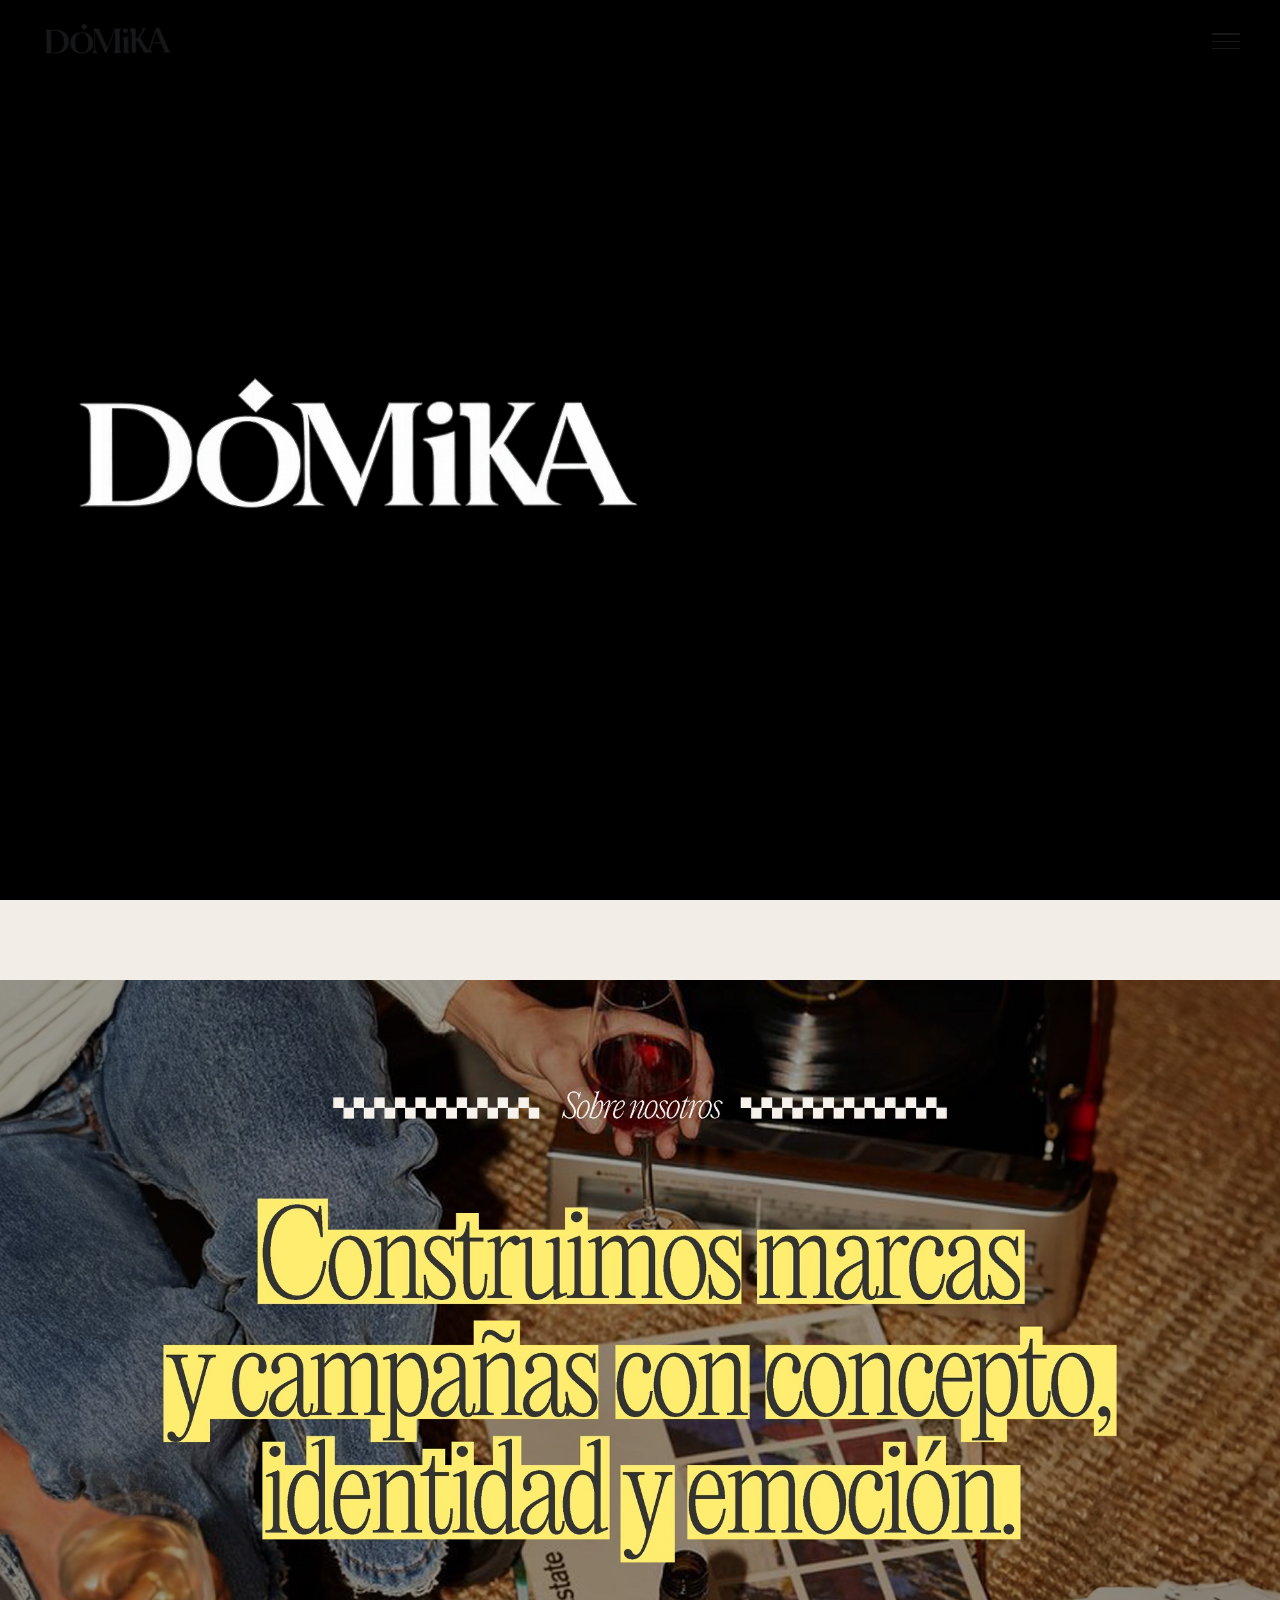
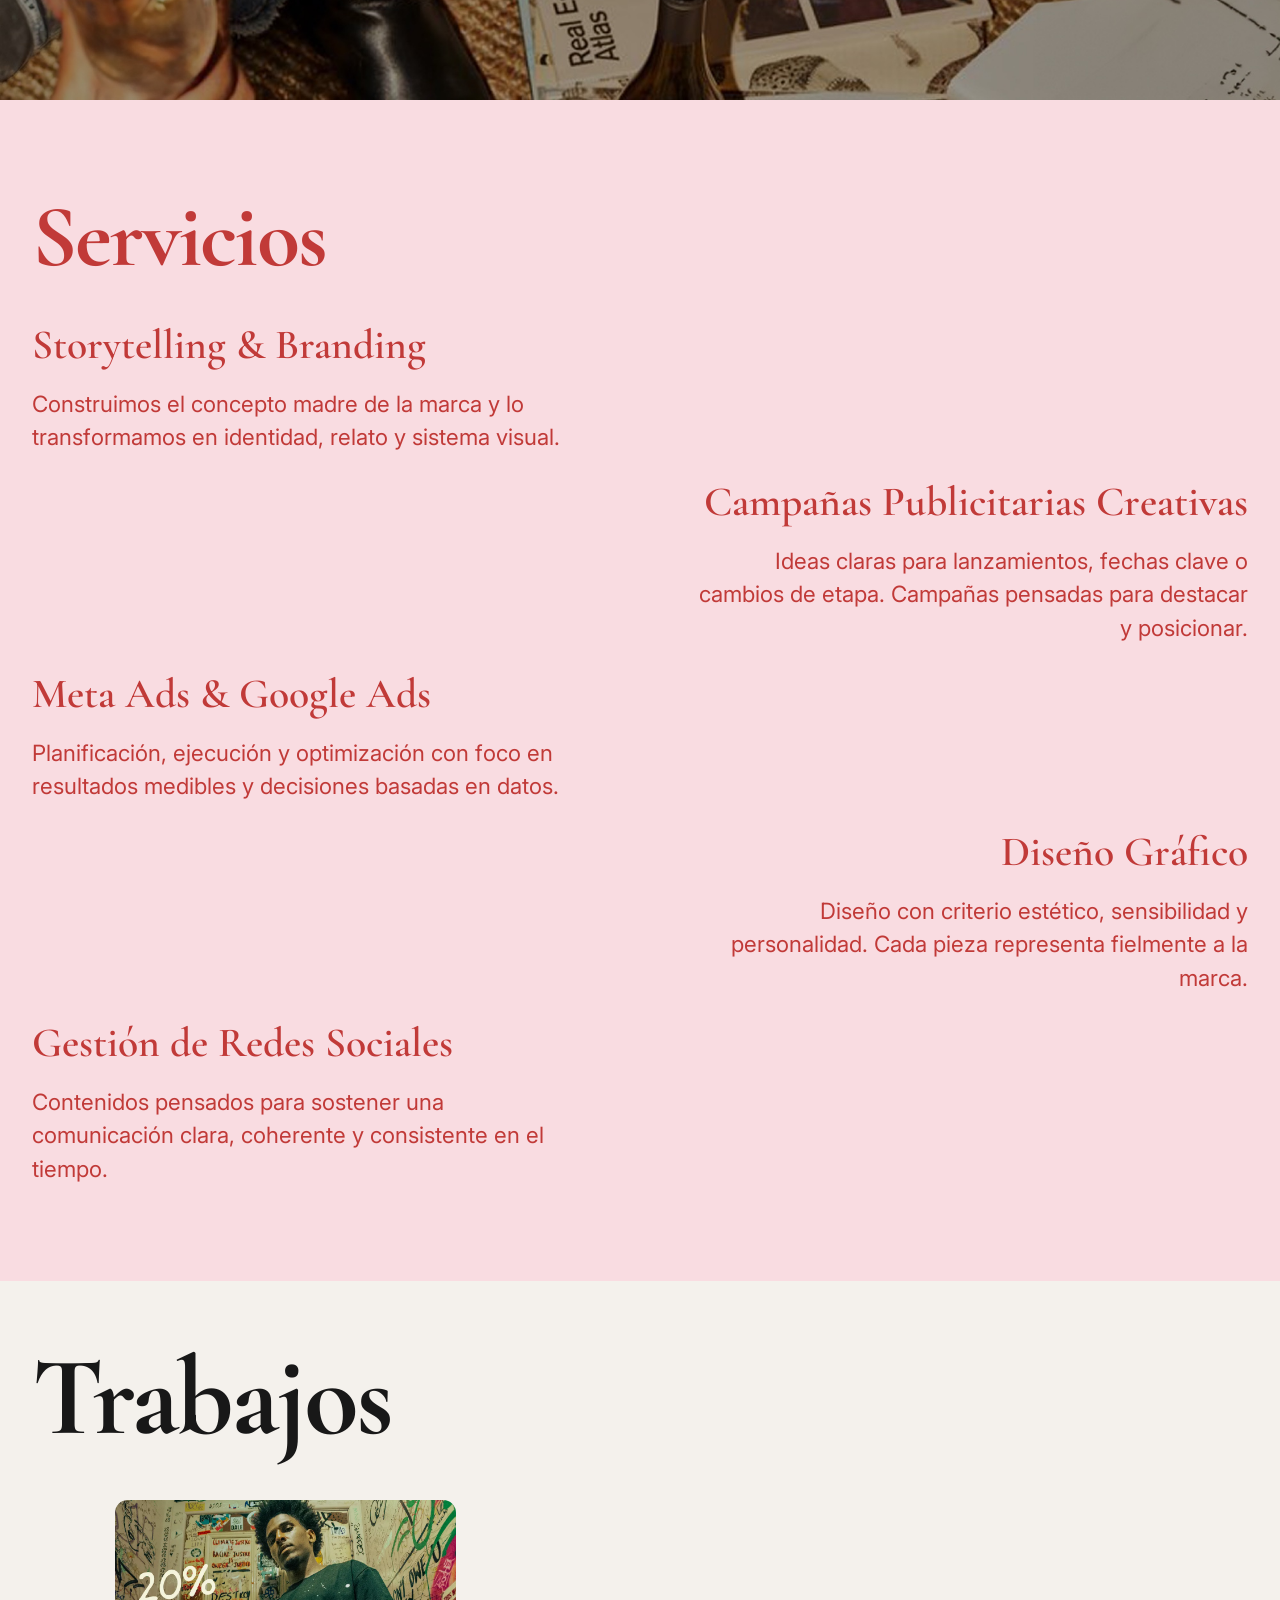
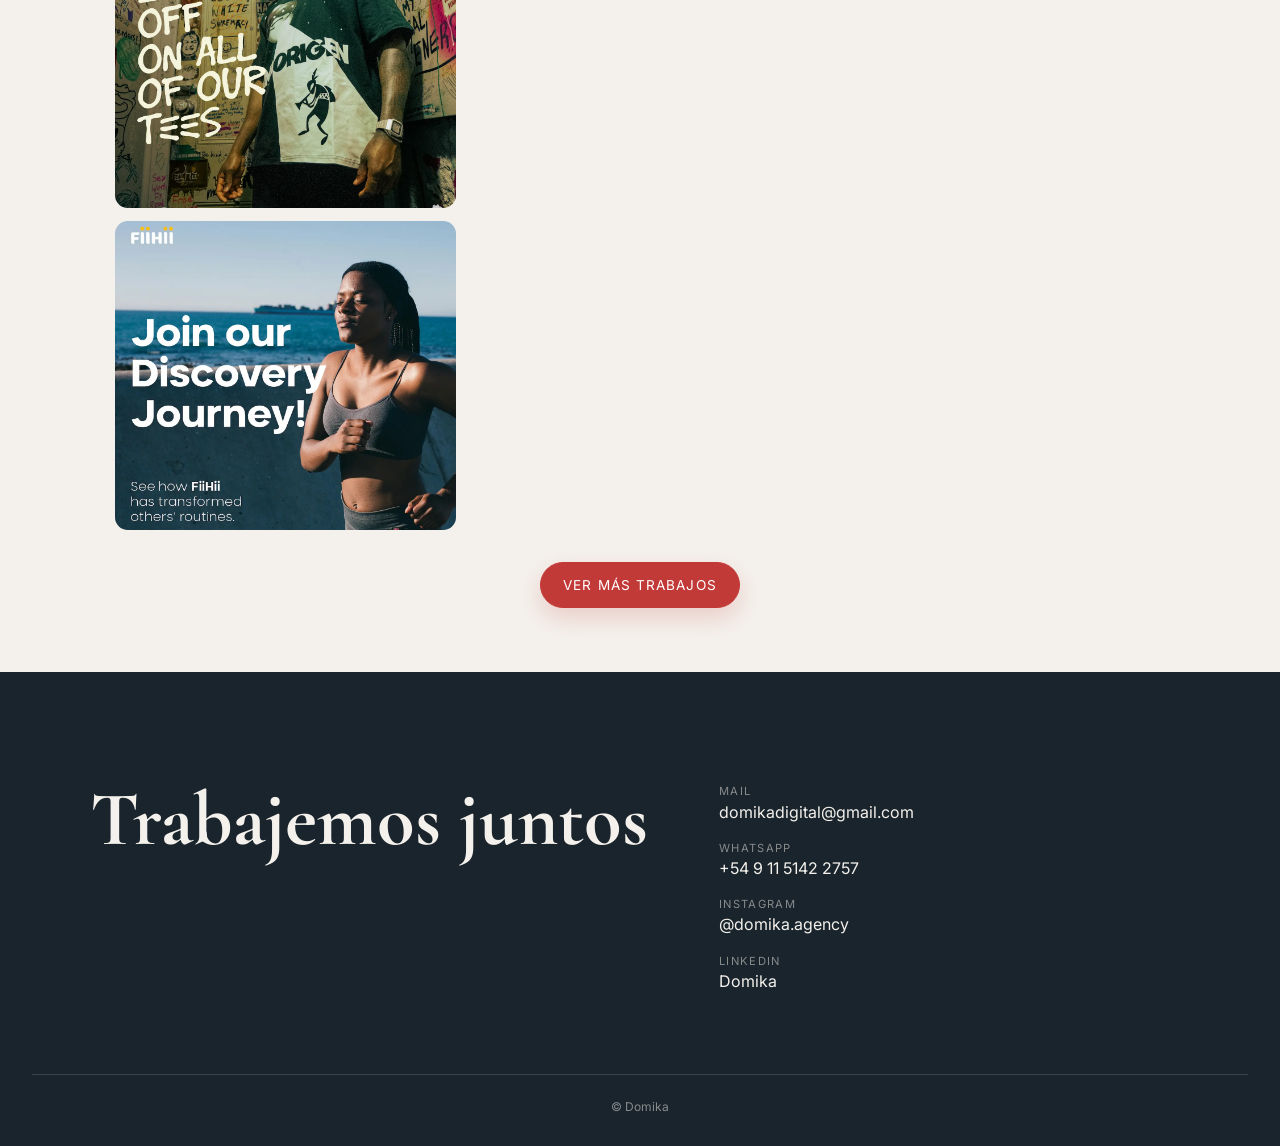
==== commit 7e6c1b91: "mejorando la responsividad y optimizando la carga de videos en la modal" ====
--- a/index.html
+++ b/index.html
@@ -10,16 +10,16 @@
   <link rel="preconnect" href="https://fonts.gstatic.com" crossorigin>
 
   <!-- CSS -->
-  <link rel="stylesheet" href="assets/css/variables.css?v=20260211">
-  <link rel="stylesheet" href="assets/css/modal/modal.css?v=20260211">
-  <link rel="stylesheet" href="assets/css/layout.css?v=20260211">
-  <link rel="stylesheet" href="assets/css/componets.css?v=20260212">
-  <link rel="stylesheet" href="assets/css/hero/hero.css?v=20260211">
-  <link rel="stylesheet" href="assets/css/work/work.css?v=20260212">
-  <link rel="stylesheet" href="assets/css/servicios/services.css?v=20260211">
-  <link rel="stylesheet" href="assets/css/about/about.css?v=20260211">
-  <link rel="stylesheet" href="assets/css/header/header.css?v=20260211">
-  <link rel="stylesheet" href="assets/css/footer/footer.css?v=20260211">
+  <link rel="stylesheet" href="assets/css/variables.css?v=20260212">
+  <link rel="stylesheet" href="assets/css/modal/modal.css?v=20260212">
+  <link rel="stylesheet" href="assets/css/layout.css?v=20260212">
+  <link rel="stylesheet" href="assets/css/componets.css?v=20260213">
+  <link rel="stylesheet" href="assets/css/hero/hero.css?v=20260212">
+  <link rel="stylesheet" href="assets/css/work/work.css?v=20260213">
+  <link rel="stylesheet" href="assets/css/servicios/services.css?v=20260212">
+  <link rel="stylesheet" href="assets/css/about/about.css?v=20260212">
+  <link rel="stylesheet" href="assets/css/header/header.css?v=20260212">
+  <link rel="stylesheet" href="assets/css/footer/footer.css?v=20260212">
   <link href="https://fonts.googleapis.com/css2?family=Cormorant+Garamond:wght@700&display=swap" rel="stylesheet">
   <link href="https://fonts.googleapis.com/css2?family=Inter:wght@300;400;500&display=swap" rel="stylesheet">
 </head>
@@ -51,7 +51,7 @@
       <nav class="modal-nav">
         <ul>
           <li><a href="#home" class="active">Inicio</a></li>
-          <li><a href="#about">Sobre Nosotros</a></li>
+          <li class="modal-hide-mobile"><a href="#about">Sobre Nosotros</a></li>
           <li><a href="#services">Servicios</a></li>
           <li><a href="#work">Trabajos</a></li>
           <li><a href="#contact">Contacto</a></li>
@@ -203,8 +203,8 @@
         <article class="work-item work-item--tall-right">
           <div class="work-media">
             <video data-lazy-video autoplay muted loop playsinline preload="none">
-              <source data-src="assets/videos/works/_campaña san Valentinbalance - atiza.mp4" type="video/mp4" media="(min-width: 769px)">
-              <source src="assets/videos/works/hero-balance-2.mp4" type="video/mp4" media="(max-width: 768px)">
+              <source data-src="assets/videos/works/_Campaña San Valentinbalance - Atiza.mp4" type="video/mp4" media="(min-width: 769px)">
+              <source data-src="assets/videos/works/hero-balance-2.mp4" type="video/mp4" media="(max-width: 768px)">
             </video>
           </div>
           <div class="work-title work-title--desktop">Atiza</div>
@@ -259,7 +259,7 @@
 
   </footer>
 
-  <script src="assets/js/main.js?v=20260212"></script>
+  <script src="assets/js/main.js?v=20260213"></script>
 </body>
 
 </html>
--- a/assets/css/modal/modal.css
+++ b/assets/css/modal/modal.css
@@ -166,6 +166,7 @@
   font-size: 1.1rem;
   margin: 0;
   opacity: 0.85;
+  text-decoration: none;
 }
 .fullscreen-modal .modal-info a {
   color: #fff;
@@ -193,6 +194,12 @@
   }
 }
 
+@media (max-width: 768px) {
+  .fullscreen-modal .modal-hide-mobile {
+    display: none;
+  }
+}
+
 
 @media (max-width: 600px) {
   .nav-links {
